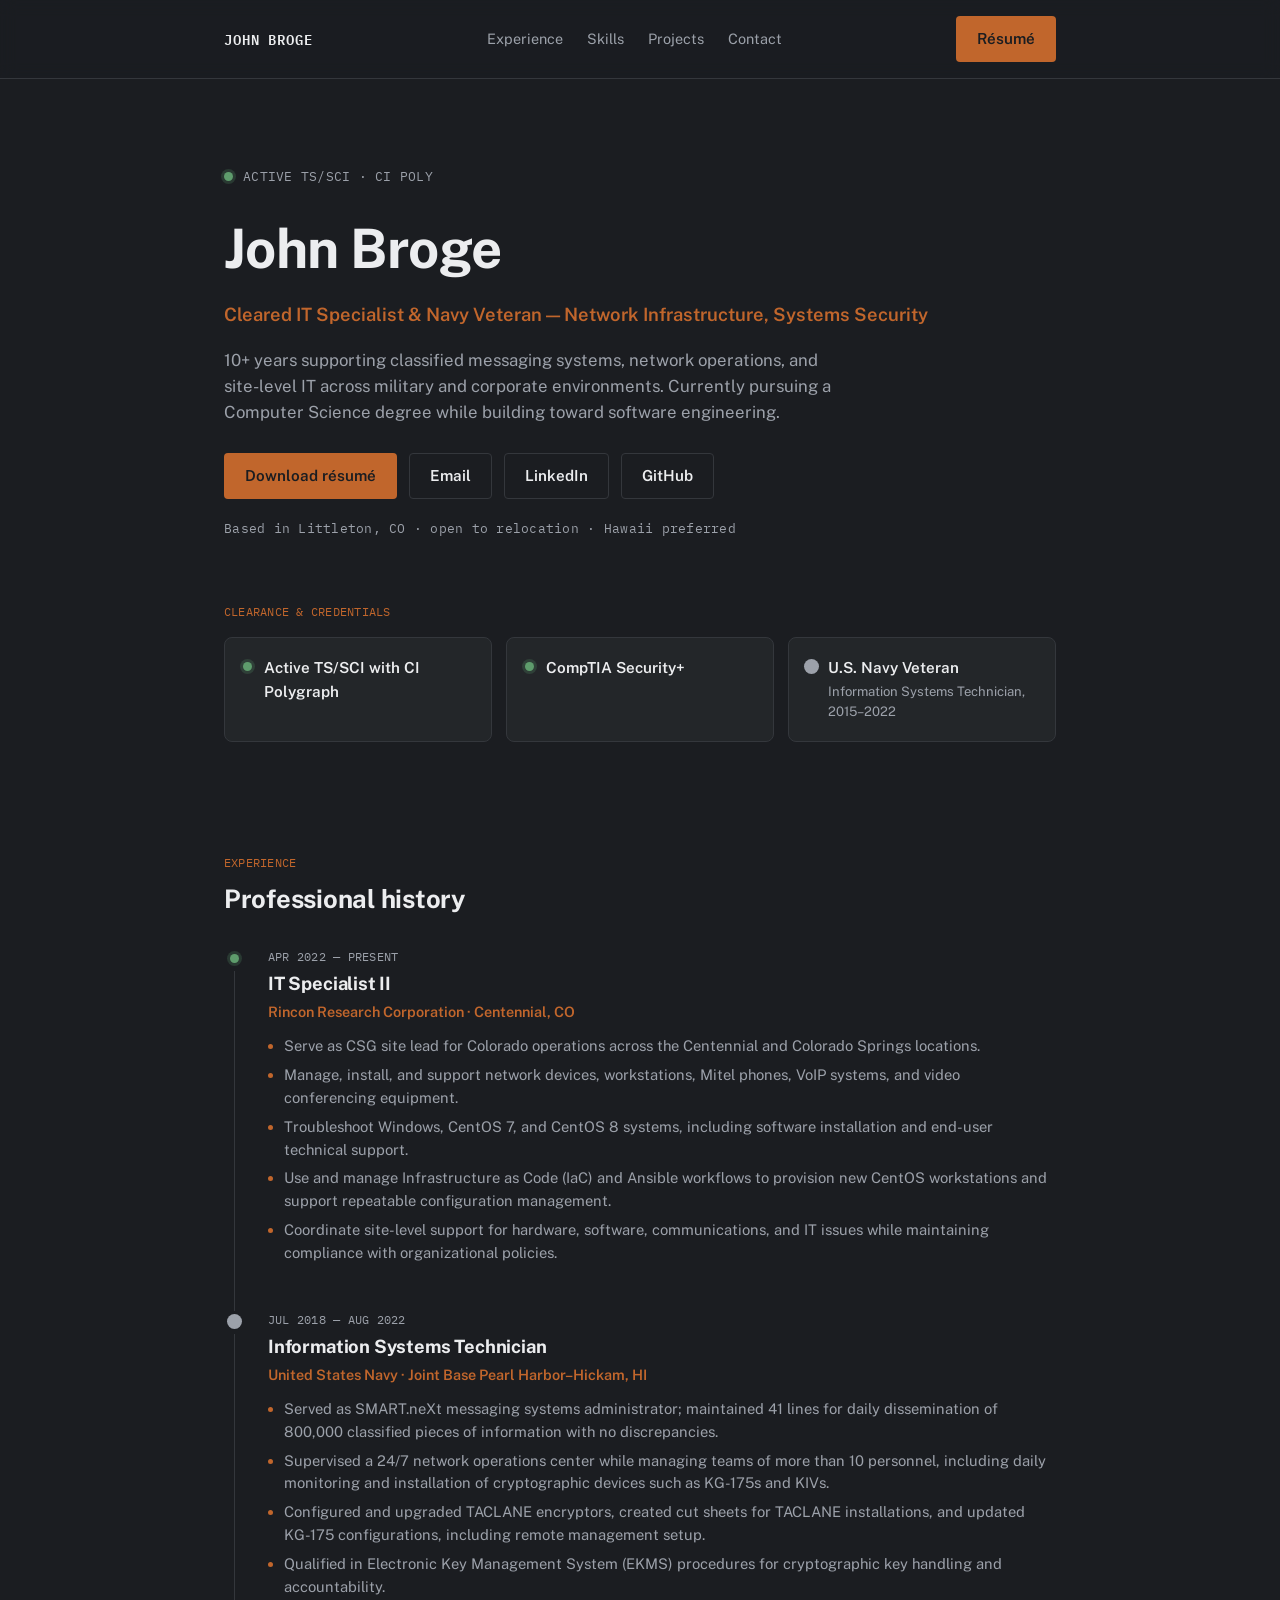
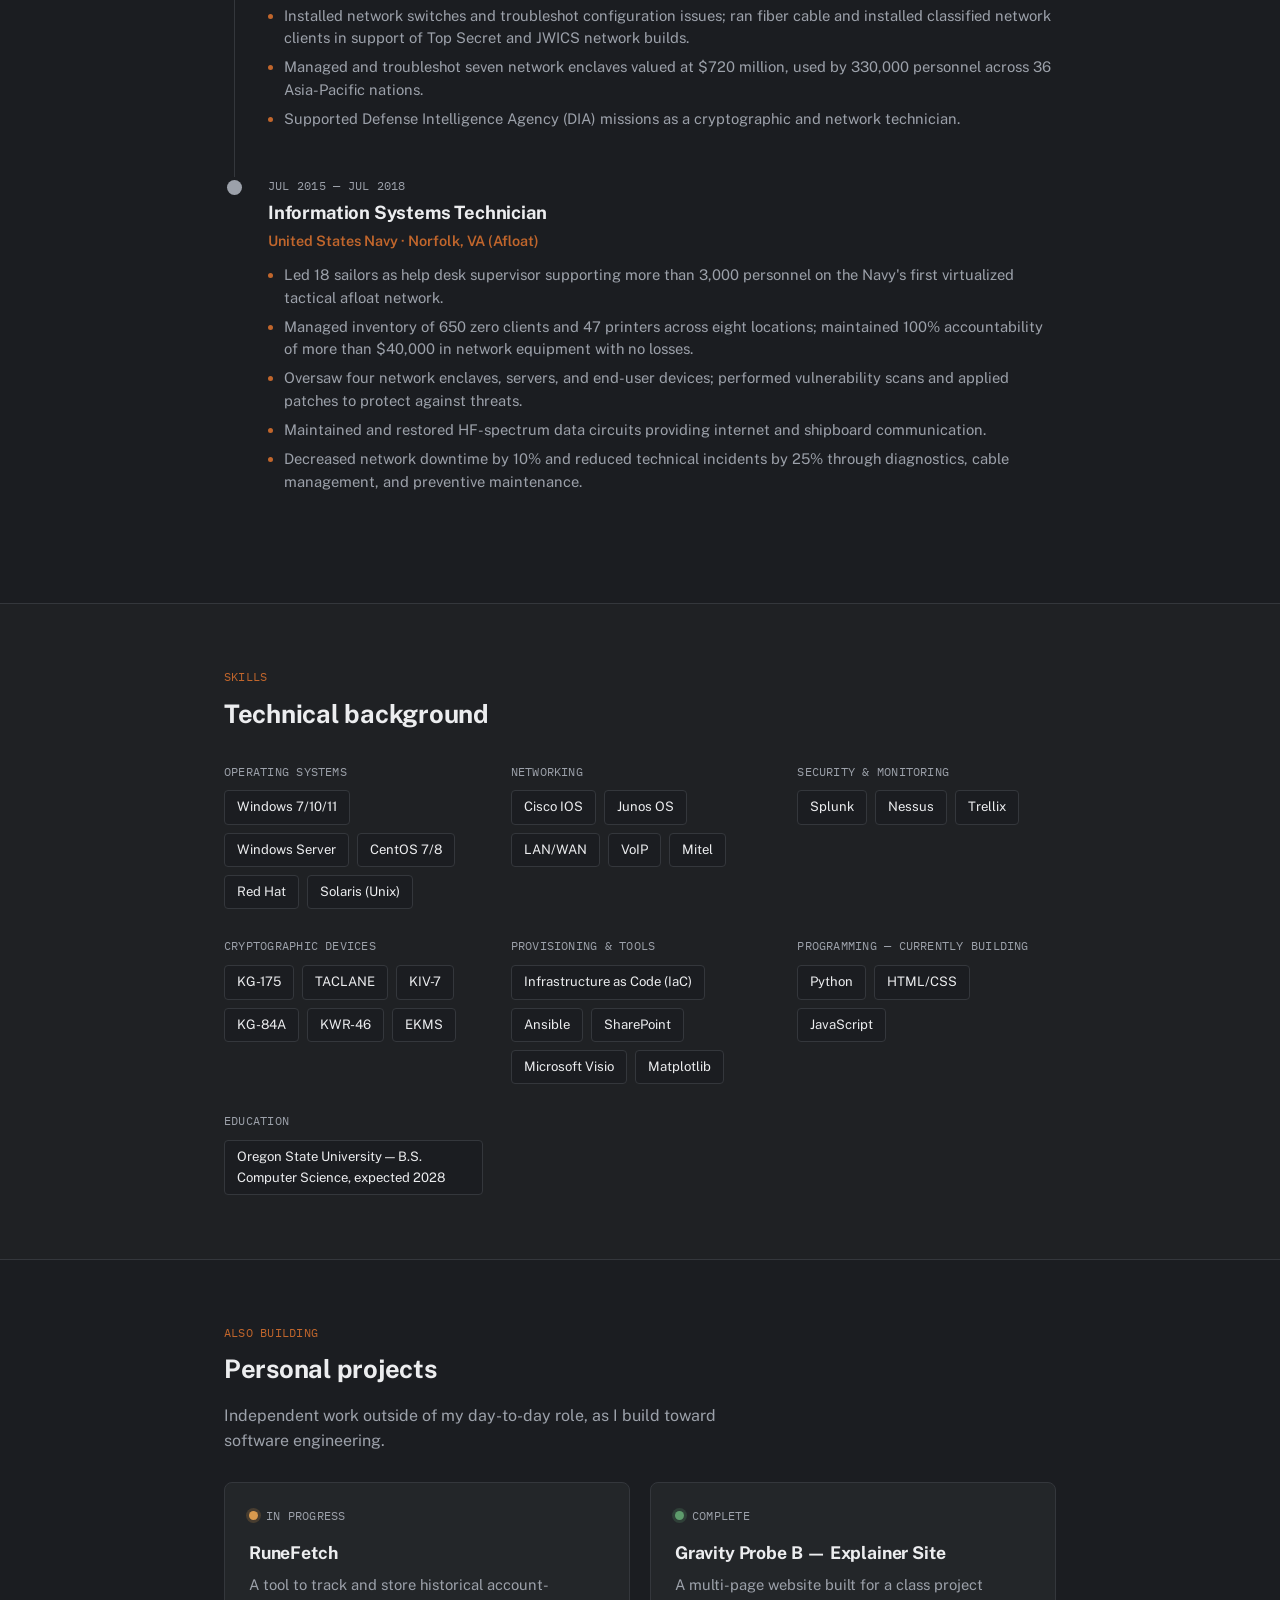
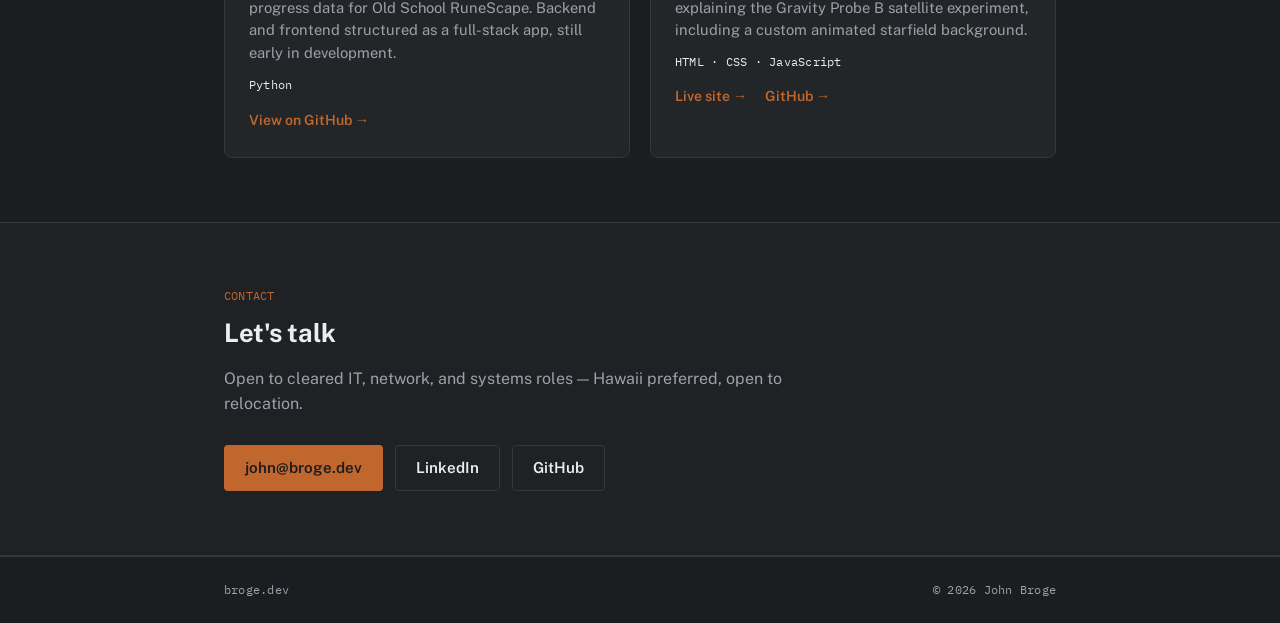
==== index.html @ 39234c8e "Refine job descriptions and add skills section Updated job titles and descriptions for clarity and c" ====
<!DOCTYPE html>
<html lang="en">
<head>
<meta charset="UTF-8">
<meta name="viewport" content="width=device-width, initial-scale=1.0">
<title>John Broge — Cleared IT Specialist &amp; Network Systems</title>
<meta name="description" content="John Broge — Cleared IT Specialist, Navy veteran, and CS student focused on network infrastructure and systems security.">
<link rel="preconnect" href="https://fonts.googleapis.com">
<link rel="preconnect" href="https://fonts.gstatic.com" crossorigin>
<link href="https://fonts.googleapis.com/css2?family=Public+Sans:wght@400;500;600;700;800&family=IBM+Plex+Mono:wght@400;500;600&display=swap" rel="stylesheet">
<link rel="stylesheet" href="style.css">
</head>
<body>

<header class="site-header">
  <div class="wrap header-inner">
    <a href="#top" class="wordmark">JOHN BROGE</a>
    <nav class="main-nav">
      <a href="#experience">Experience</a>
      <a href="#skills">Skills</a>
      <a href="#projects">Projects</a>
      <a href="#contact">Contact</a>
    </nav>
    <a class="btn btn-primary header-cta" href="John_Broge_Resume.pdf" download>Résumé</a>
  </div>
</header>

<main id="top">

  <!-- HERO -->
  <section class="hero">
    <div class="wrap hero-inner">
      <div class="status-line">
        <span class="dot dot-good" aria-hidden="true"></span>
        <span class="mono">ACTIVE TS/SCI &middot; CI POLY</span>
      </div>
      <h1>John Broge</h1>
      <p class="hero-role">Cleared IT Specialist &amp; Navy Veteran — Network Infrastructure, Systems Security</p>
      <p class="hero-summary">10+ years supporting classified messaging systems, network operations, and site-level IT across military and corporate environments. Currently pursuing a Computer Science degree while building toward software engineering.</p>
      <div class="hero-actions">
        <a class="btn btn-primary" href="John_Broge_Resume.pdf" download>Download résumé</a>
        <a class="btn btn-ghost" href="mailto:johnbroge@gmail.com">Email</a>
        <a class="btn btn-ghost" href="https://linkedin.com/in/john-broge-1098a41ba" target="_blank" rel="noopener">LinkedIn</a>
        <a class="btn btn-ghost" href="https://github.com/Th3N0torious" target="_blank" rel="noopener">GitHub</a>
      </div>
      <p class="hero-location mono">Based in Littleton, CO &middot; open to relocation &middot; Hawaii preferred</p>
    </div>
  </section>

  <!-- CLEARANCE & CREDENTIALS -->
  <section class="section credentials">
    <div class="wrap">
      <p class="eyebrow mono">Clearance &amp; Credentials</p>
      <div class="credential-grid">
        <div class="credential-card">
          <span class="dot dot-good" aria-hidden="true"></span>
          <div>
            <p class="credential-title">Active TS/SCI with CI Polygraph</p>
          </div>
        </div>
        <div class="credential-card">
          <span class="dot dot-good" aria-hidden="true"></span>
          <div>
            <p class="credential-title">CompTIA Security+</p>
          </div>
        </div>
        <div class="credential-card">
          <span class="dot dot-idle" aria-hidden="true"></span>
          <div>
            <p class="credential-title">U.S. Navy Veteran</p>
            <p class="credential-sub">Information Systems Technician, 2015–2022</p>
          </div>
        </div>
      </div>
    </div>
  </section>

  <!-- EXPERIENCE -->
  <section class="section" id="experience">
    <div class="wrap">
      <p class="eyebrow mono">Experience</p>
      <h2>Professional history</h2>

      <div class="timeline">

        <article class="timeline-entry">
          <div class="timeline-rail">
            <span class="dot dot-good"></span>
            <span class="rail-line"></span>
          </div>
          <div class="timeline-content">
            <p class="mono timeline-date">APR 2022 — PRESENT</p>
            <h3>IT Specialist II</h3>
            <p class="timeline-org">Rincon Research Corporation &middot; Centennial, CO</p>
            <ul>
              <li>Serve as CSG site lead for Colorado operations across the Centennial and Colorado Springs locations.</li>
              <li>Manage, install, and support network devices, workstations, Mitel phones, VoIP systems, and video conferencing equipment.</li>
              <li>Troubleshoot Windows, CentOS 7, and CentOS 8 systems, including software installation and end-user technical support.</li>
              <li>Use and manage Infrastructure as Code (IaC) and Ansible workflows to provision new CentOS workstations and support repeatable configuration management.</li>
              <li>Coordinate site-level support for hardware, software, communications, and IT issues while maintaining compliance with organizational policies.</li>
            </ul>
          </div>
        </article>

        <article class="timeline-entry">
          <div class="timeline-rail">
            <span class="dot dot-idle"></span>
            <span class="rail-line"></span>
          </div>
          <div class="timeline-content">
            <p class="mono timeline-date">JUL 2018 — AUG 2022</p>
            <h3>Information Systems Technician</h3>
            <p class="timeline-org">United States Navy &middot; Joint Base Pearl Harbor–Hickam, HI</p>
            <ul>
              <li>Served as SMART.neXt messaging systems administrator; maintained 41 lines for daily dissemination of 800,000 classified pieces of information with no discrepancies.</li>
              <li>Supervised a 24/7 network operations center while managing teams of more than 10 personnel, including daily monitoring and installation of cryptographic devices such as KG-175s and KIVs.</li>
              <li>Configured and upgraded TACLANE encryptors, created cut sheets for TACLANE installations, and updated KG-175 configurations, including remote management setup.</li>
              <li>Qualified in Electronic Key Management System (EKMS) procedures for cryptographic key handling and accountability.</li>
              <li>Installed network switches and troubleshot configuration issues; ran fiber cable and installed classified network clients in support of Top Secret and JWICS network builds.</li>
              <li>Managed and troubleshot seven network enclaves valued at $720 million, used by 330,000 personnel across 36 Asia-Pacific nations.</li>
              <li>Supported Defense Intelligence Agency (DIA) missions as a cryptographic and network technician.</li>
            </ul>
          </div>
        </article>

        <article class="timeline-entry">
          <div class="timeline-rail">
            <span class="dot dot-idle"></span>
          </div>
          <div class="timeline-content">
            <p class="mono timeline-date">JUL 2015 — JUL 2018</p>
            <h3>Information Systems Technician</h3>
            <p class="timeline-org">United States Navy &middot; Norfolk, VA (Afloat)</p>
            <ul>
              <li>Led 18 sailors as help desk supervisor supporting more than 3,000 personnel on the Navy's first virtualized tactical afloat network.</li>
              <li>Managed inventory of 650 zero clients and 47 printers across eight locations; maintained 100% accountability of more than $40,000 in network equipment with no losses.</li>
              <li>Oversaw four network enclaves, servers, and end-user devices; performed vulnerability scans and applied patches to protect against threats.</li>
              <li>Maintained and restored HF-spectrum data circuits providing internet and shipboard communication.</li>
              <li>Decreased network downtime by 10% and reduced technical incidents by 25% through diagnostics, cable management, and preventive maintenance.</li>
            </ul>
          </div>
        </article>

      </div>
    </div>
  </section>

  <!-- SKILLS -->
  <section class="section alt" id="skills">
    <div class="wrap">
      <p class="eyebrow mono">Skills</p>
      <h2>Technical background</h2>

      <div class="skills-grid">
        <div class="skill-group">
          <p class="mono skill-label">Operating Systems</p>
          <div class="chips">
            <span class="chip">Windows 7/10/11</span>
            <span class="chip">Windows Server</span>
            <span class="chip">CentOS 7/8</span>
            <span class="chip">Red Hat</span>
            <span class="chip">Solaris (Unix)</span>
          </div>
        </div>
        <div class="skill-group">
          <p class="mono skill-label">Networking</p>
          <div class="chips">
            <span class="chip">Cisco IOS</span>
            <span class="chip">Junos OS</span>
            <span class="chip">LAN/WAN</span>
            <span class="chip">VoIP</span>
            <span class="chip">Mitel</span>
          </div>
        </div>
        <div class="skill-group">
          <p class="mono skill-label">Security &amp; Monitoring</p>
          <div class="chips">
            <span class="chip">Splunk</span>
            <span class="chip">Nessus</span>
            <span class="chip">Trellix</span>
          </div>
        </div>
        <div class="skill-group">
          <p class="mono skill-label">Cryptographic Devices</p>
          <div class="chips">
            <span class="chip">KG-175</span>
            <span class="chip">TACLANE</span>
            <span class="chip">KIV-7</span>
            <span class="chip">KG-84A</span>
            <span class="chip">KWR-46</span>
            <span class="chip">EKMS</span>
          </div>
        </div>
        <div class="skill-group">
          <p class="mono skill-label">Provisioning &amp; Tools</p>
          <div class="chips">
            <span class="chip">Infrastructure as Code (IaC)</span>
            <span class="chip">Ansible</span>
            <span class="chip">SharePoint</span>
            <span class="chip">Microsoft Visio</span>
            <span class="chip">Matplotlib</span>
          </div>
        </div>
        <div class="skill-group">
          <p class="mono skill-label">Programming — currently building</p>
          <div class="chips">
            <span class="chip">Python</span>
            <span class="chip">HTML/CSS</span>
            <span class="chip">JavaScript</span>
          </div>
        </div>
        <div class="skill-group">
          <p class="mono skill-label">Education</p>
          <div class="chips">
            <span class="chip">Oregon State University — B.S. Computer Science, expected 2028</span>
          </div>
        </div>
      </div>
    </div>
  </section>

  <!-- PROJECTS -->
  <section class="section" id="projects">
    <div class="wrap">
      <p class="eyebrow mono">Also building</p>
      <h2>Personal projects</h2>
      <p class="section-note">Independent work outside of my day-to-day role, as I build toward software engineering.</p>

      <div class="project-grid">

        <article class="project-card">
          <div class="project-status">
            <span class="dot dot-progress"></span>
            <span class="mono">IN PROGRESS</span>
          </div>
          <h3>RuneFetch</h3>
          <p>A tool to track and store historical account-progress data for Old School RuneScape. Backend and frontend structured as a full-stack app, still early in development.</p>
          <p class="mono project-stack">Python</p>
          <a class="project-link" href="https://github.com/Th3N0torious/RuneFetch" target="_blank" rel="noopener">View on GitHub &rarr;</a>
        </article>

        <article class="project-card">
          <div class="project-status">
            <span class="dot dot-good"></span>
            <span class="mono">COMPLETE</span>
          </div>
          <h3>Gravity Probe B — Explainer Site</h3>
          <p>A multi-page website built for a class project explaining the Gravity Probe B satellite experiment, including a custom animated starfield background.</p>
          <p class="mono project-stack">HTML &middot; CSS &middot; JavaScript</p>
          <div class="project-links">
            <a class="project-link" href="/projects/gravity-probe-b/" target="_blank" rel="noopener">Live site &rarr;</a>
            <a class="project-link" href="https://github.com/Th3N0torious/GravityProbeDev" target="_blank" rel="noopener">GitHub &rarr;</a>
          </div>
        </article>

      </div>
    </div>
  </section>

  <!-- CONTACT -->
  <section class="section alt" id="contact">
    <div class="wrap contact-inner">
      <p class="eyebrow mono">Contact</p>
      <h2>Let's talk</h2>
      <p class="section-note">Open to cleared IT, network, and systems roles — Hawaii preferred, open to relocation.</p>
      <div class="hero-actions">
        <a class="btn btn-primary" href="mailto:john@broge.dev">john@broge.dev</a>
        <a class="btn btn-ghost" href="https://linkedin.com/in/john-broge-1098a41ba" target="_blank" rel="noopener">LinkedIn</a>
        <a class="btn btn-ghost" href="https://github.com/Th3N0torious" target="_blank" rel="noopener">GitHub</a>
      </div>
    </div>
  </section>

</main>

<footer class="site-footer">
  <div class="wrap footer-inner">
    <span class="mono">broge.dev</span>
    <span class="mono">&copy; 2026 John Broge</span>
  </div>
</footer>
  
</body>
</html>
---- style.css ----
:root {
  --bg: #1B1D21; /* Background */
  --surface: #232629; /* Individual Card Backgrounds */
  --surface-alt: #1F2124; 
  --ink: #ECEDEF; /* Primary Text Color */
  --ink-muted: #9CA1AA; /* Secondary Text Color */
  --border: #34373C; /* Border Lines */
  --accent: #C1662C; /* Orange Accent Color */
  --accent-soft: rgba(193, 102, 44, 0.22); /* Softer Orange Accent Color */
  --amber: #D99A4E; /* Secondary Accent (Light Goldish) */
  --amber-soft: rgba(217, 154, 78, 0.2); /* Lighter Secondary Accent */

  --status-good: #5E9C6C; /* Status dots only — independent of --accent */
  --status-good-soft: rgba(94, 156, 108, 0.22);
  --status-progress: #D99A4E; /* Status dots only */
  --status-progress-soft: rgba(217, 154, 78, 0.2);
  --status-complete: #6E8CAE; /* Status dots only — 'finished', distinct from 'ongoing' */
  --status-complete-soft: rgba(110, 140, 174, 0.22);

  --font-display: "Public Sans", -apple-system, BlinkMacSystemFont, sans-serif;
  --font-mono: "IBM Plex Mono", ui-monospace, monospace;

  --max: 880px;
}

* { box-sizing: border-box; margin: 0; padding: 0; }

html { scroll-behavior: smooth; }

body {
  font-family: var(--font-display);
  background: var(--bg);
  color: var(--ink);
  line-height: 1.55;
  -webkit-font-smoothing: antialiased;
}

.wrap {
  max-width: var(--max);
  margin: 0 auto;
  padding: 0 24px;
}

a { color: inherit; text-decoration: none; }
a:focus-visible, button:focus-visible { outline: 2px solid var(--accent); outline-offset: 2px; }

.mono { font-family: var(--font-mono); letter-spacing: 0.02em; }

h1, h2, h3 { font-family: var(--font-display); font-weight: 700; letter-spacing: -0.01em; }

ul { padding-left: 1.1em; }
li { margin-bottom: 6px; color: var(--ink-muted); }
li::marker { color: var(--accent); }

/* ---------- header ---------- */

.site-header {
  position: sticky;
  top: 0;
  z-index: 10;
  background: rgba(27, 29, 33, 0.85);
  backdrop-filter: blur(8px);
  border-bottom: 1px solid var(--border);
}

.header-inner {
  display: flex;
  align-items: center;
  justify-content: space-between;
  padding-top: 16px;
  padding-bottom: 16px;
  gap: 16px;
}

.wordmark {
  font-family: var(--font-mono);
  font-weight: 600;
  font-size: 0.9rem;
  letter-spacing: 0.06em;
}

.main-nav {
  display: flex;
  gap: 24px;
  font-size: 0.9rem;
  color: var(--ink-muted);
}

.main-nav a:hover { color: var(--ink); }

.header-cta { font-size: 0.85rem; padding: 8px 16px; }

/* ---------- buttons ---------- */

.btn {
  display: inline-flex;
  align-items: center;
  padding: 10px 20px;
  border-radius: 4px;
  font-size: 0.95rem;
  font-weight: 600;
  border: 1px solid transparent;
  transition: background 0.15s ease, border-color 0.15s ease, color 0.15s ease;
}

.btn-primary {
  background: var(--accent);
  color: #1B1D21;
}
.btn-primary:hover { background: #D67A3C; }

.btn-ghost {
  border-color: var(--border);
  color: var(--ink);
  background: transparent;
}
.btn-ghost:hover { border-color: var(--accent); color: var(--accent); }

.hero-actions {
  display: flex;
  flex-wrap: wrap;
  gap: 12px;
  margin-top: 28px;
}

/* ---------- status dots ---------- */

.dot {
  display: inline-block;
  width: 9px;
  height: 9px;
  border-radius: 50%;
  flex-shrink: 0;
}
.dot-good { background: var(--status-good); color: var(--status-good); box-shadow: 0 0 0 3px var(--status-good-soft); animation: pulse-glow 2s ease-in-out infinite; }
.dot-progress { background: var(--status-progress); color: var(--status-progress); box-shadow: 0 0 0 3px var(--status-progress-soft); animation: pulse-glow 2s ease-in-out infinite; }
.dot-complete { background: var(--status-complete); color: var(--status-complete); box-shadow: 0 0 0 3px var(--status-complete-soft); animation: pulse-glow 2s ease-in-out infinite; }
.dot-idle { background: var(--ink-muted); color: var(--ink-muted); box-shadow: 0 0 0 3px var(--ink-muted); animation: pulse-glow 2s ease-in-out infinite; }

@keyframes pulse-glow {
  0%, 100% {
    box-shadow: 0 0 2px 1px currentColor;
  }
  50% {
    box-shadow: 0 0 6px 2px currentColor;
  }
}

.status-line {
  display: flex;
  align-items: center;
  gap: 10px;
  font-size: 0.8rem;
  color: var(--ink-muted);
  margin-bottom: 20px;
}

/* ---------- hero ---------- */

.hero { padding: 88px 0 64px; }

.hero h1 {
  font-size: clamp(2.4rem, 5vw, 3.4rem);
  margin-bottom: 10px;
}

.hero-role {
  font-size: 1.15rem;
  font-weight: 600;
  color: var(--accent);
  margin-bottom: 18px;
}

.hero-summary {
  max-width: 620px;
  color: var(--ink-muted);
  font-size: 1.05rem;
}

.hero-location {
  margin-top: 20px;
  font-size: 0.8rem;
  color: var(--ink-muted);
}

/* ---------- sections ---------- */

.section { padding: 64px 0; }
.section.alt { background: var(--surface-alt); border-top: 1px solid var(--border); border-bottom: 1px solid var(--border); }

.eyebrow {
  font-size: 0.75rem;
  color: var(--accent);
  text-transform: uppercase;
  margin-bottom: 8px;
}

.section h2 { font-size: 1.6rem; margin-bottom: 28px; }

.section-note { color: var(--ink-muted); margin-top: -14px; margin-bottom: 28px; max-width: 560px; }

/* ---------- credentials ---------- */

.credentials { padding-top: 0; padding-bottom: 48px; }

.credential-grid {
  display: grid;
  grid-template-columns: repeat(auto-fit, minmax(230px, 1fr));
  gap: 14px;
  margin-top: 16px;
}

.credential-card {
  display: flex;
  align-items: flex-start;
  gap: 12px;
  background: var(--surface);
  border: 1px solid var(--border);
  border-radius: 8px;
  padding: 18px;
  transition: transform 0.2s ease, box-shadow 0.2s ease;
}

.credential-card:hover {
  transform: translateY(-6px);
  box-shadow: 0 12px 20px rgba(193, 102, 44, 0.15);
}

.credential-card .dot { margin-top: 6px; }

.credential-title { font-weight: 600; font-size: 0.95rem; }
.credential-sub { font-size: 0.82rem; color: var(--ink-muted); margin-top: 2px; }

/* ---------- timeline ---------- */

.timeline { display: flex; flex-direction: column; }

.timeline-entry {
  display: grid;
  grid-template-columns: 20px 1fr;
  gap: 24px;
}

.timeline-rail {
  display: flex;
  flex-direction: column;
  align-items: center;
}

.timeline-rail .dot { margin-top: 6px; }

.rail-line {
  flex: 1;
  width: 1px;
  background: var(--border);
  margin-top: 8px;
  min-height: 40px;
}

.timeline-content { padding-bottom: 40px; }

.timeline-date { font-size: 0.75rem; color: var(--ink-muted); margin-bottom: 4px; }

.timeline-content h3 { font-size: 1.15rem; margin-bottom: 2px; }

.timeline-org { color: var(--accent); font-weight: 600; font-size: 0.9rem; margin-bottom: 12px; }

.timeline-content ul { font-size: 0.92rem; }

/* ---------- skills ---------- */

.skills-grid {
  display: grid;
  grid-template-columns: repeat(auto-fit, minmax(240px, 1fr));
  gap: 28px;
}

.skill-label {
  font-size: 0.72rem;
  color: var(--ink-muted);
  text-transform: uppercase;
  margin-bottom: 10px;
}

.chips { display: flex; flex-wrap: wrap; gap: 8px; }

.chip {
  background: var(--bg);
  border: 1px solid var(--border);
  border-radius: 4px;
  padding: 6px 12px;
  font-size: 0.82rem;
  color: var(--ink);
  transition: transform 0.15s ease, border-color 0.15s ease, background 0.15s ease;
}

.chip:hover {
  transform: translateY(-2px);
  border-color: var(--accent);
  background: var(--surface);
  box-shadow: 0 4px 10px rgba(193, 102, 44, 0.3);
}

/* ---------- projects ---------- */

.project-grid {
  display: grid;
  grid-template-columns: repeat(auto-fit, minmax(280px, 1fr));
  gap: 20px;
}

.project-card {
  background: var(--surface);
  border: 1px solid var(--border);
  border-radius: 8px;
  padding: 24px;
  transition: transform 0.2s ease, box-shadow 0.2s ease;
}

.project-card:hover {
  transform: translateY(-6px);
  box-shadow: 0 12px 20px rgba(193, 102, 44, 0.15);
}

.project-status {
  display: flex;
  align-items: center;
  gap: 8px;
  font-size: 0.72rem;
  color: var(--ink-muted);
  margin-bottom: 14px;
}

.project-card h3 { font-size: 1.1rem; margin-bottom: 8px; }
.project-card p { color: var(--ink-muted); font-size: 0.92rem; margin-bottom: 10px; }

.project-stack { color: var(--ink) !important; font-size: 0.78rem !important; margin-bottom: 14px !important; }

.project-links { display: flex; gap: 18px; }

.project-link {
  font-size: 0.88rem;
  font-weight: 600;
  color: var(--accent);
}
.project-link:hover { text-decoration: underline; }

/* ---------- contact ---------- */

.contact-inner { text-align: left; }

/* ---------- footer ---------- */

.site-footer { border-top: 1px solid var(--border); padding: 24px 0; }

.footer-inner {
  display: flex;
  justify-content: space-between;
  font-size: 0.75rem;
  color: var(--ink-muted);
}

/* ---------- responsive ---------- */

@media (max-width: 640px) {
  .main-nav { display: none; }
  .hero { padding: 56px 0 40px; }
  .timeline-entry { grid-template-columns: 14px 1fr; gap: 16px; }
  .credential-grid { grid-template-columns: 1fr; }
}

/* ---------- reduced motion ---------- */

@media (prefers-reduced-motion: reduce) {
  html { scroll-behavior: auto; }
  * { transition: none !important; }
}
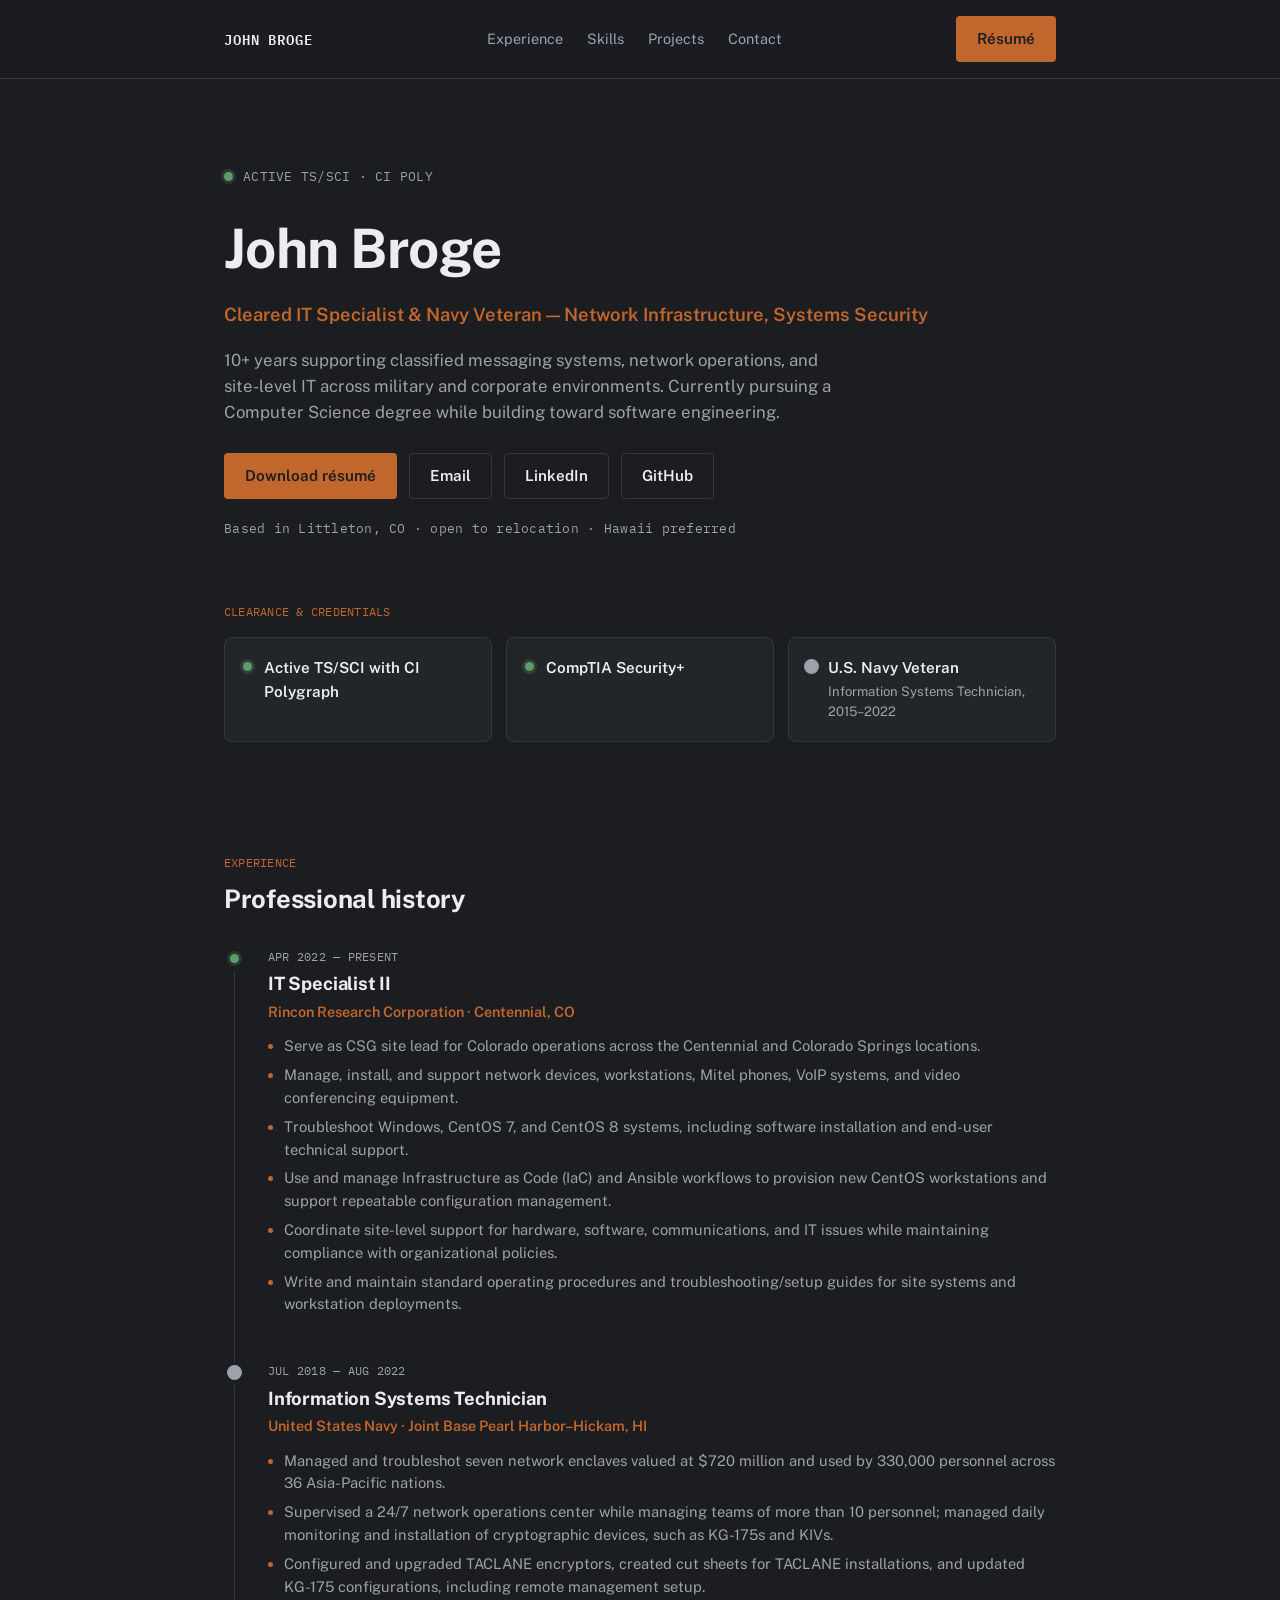
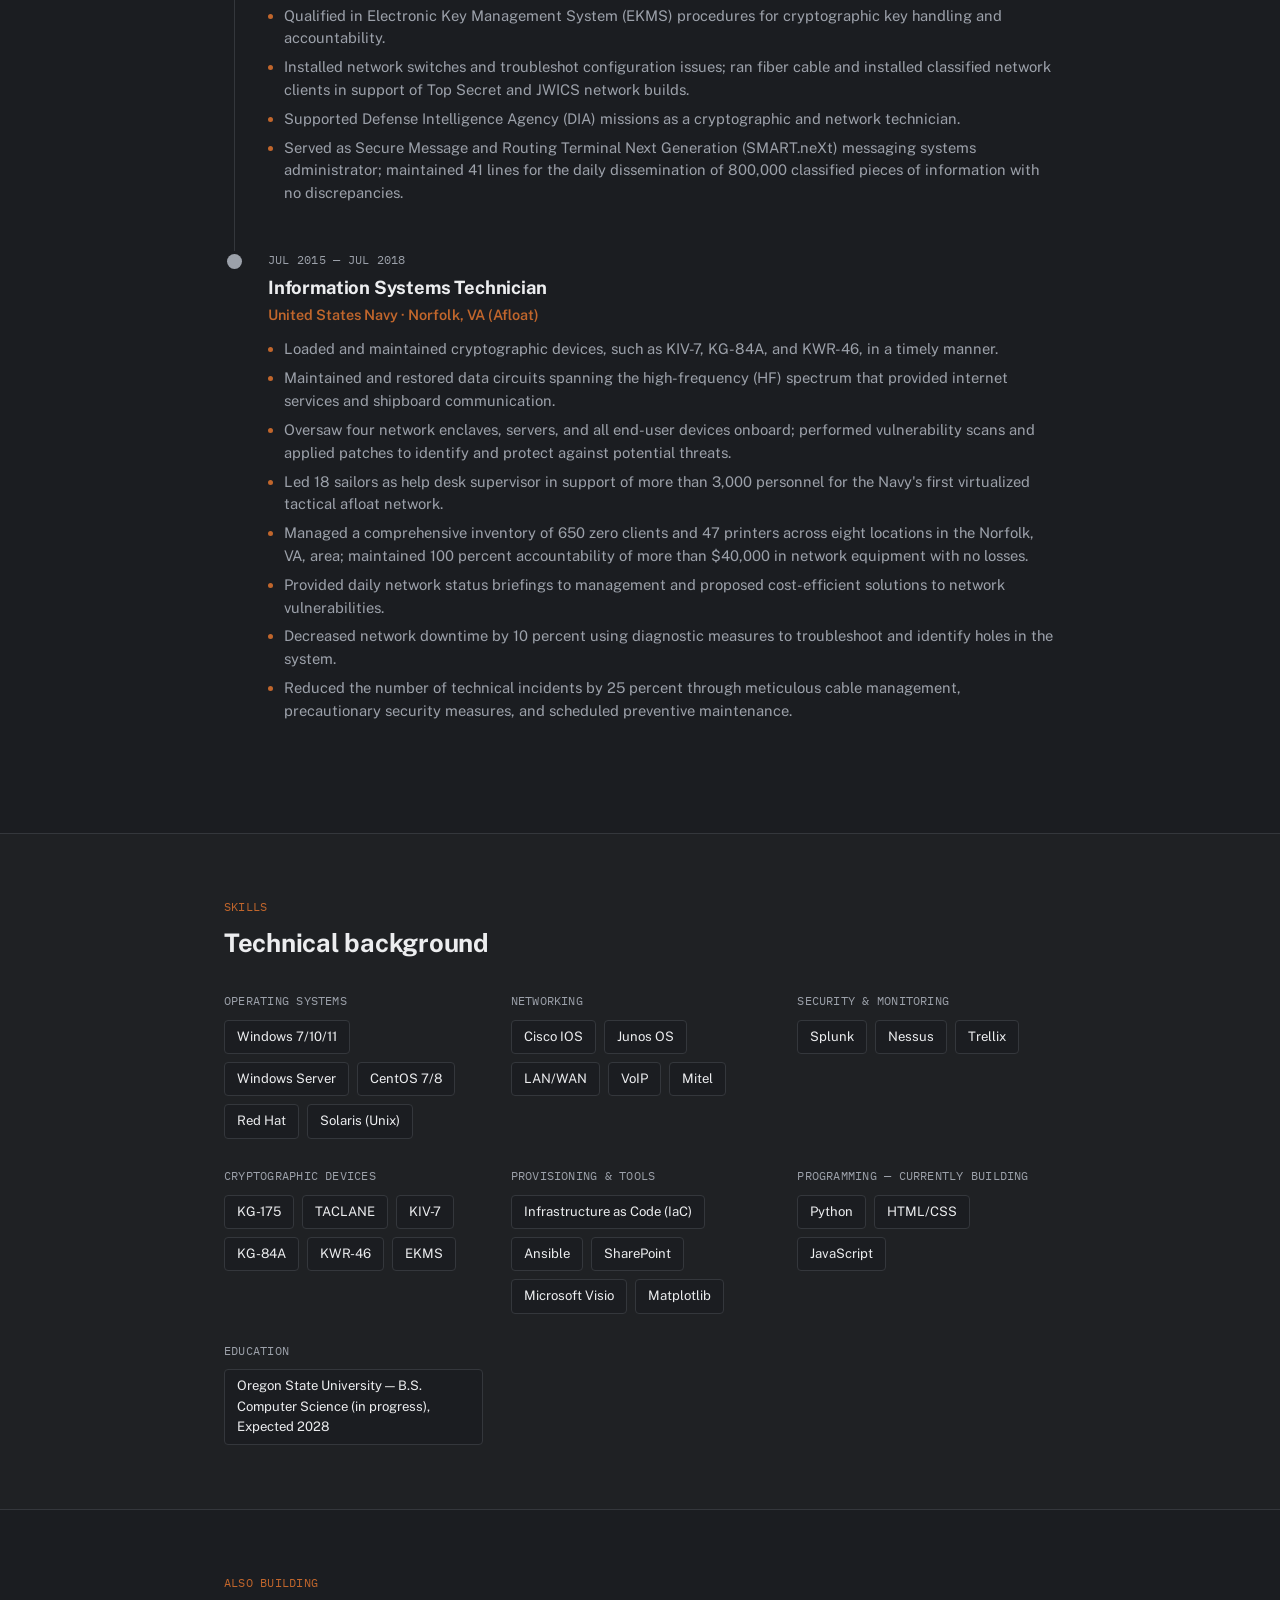
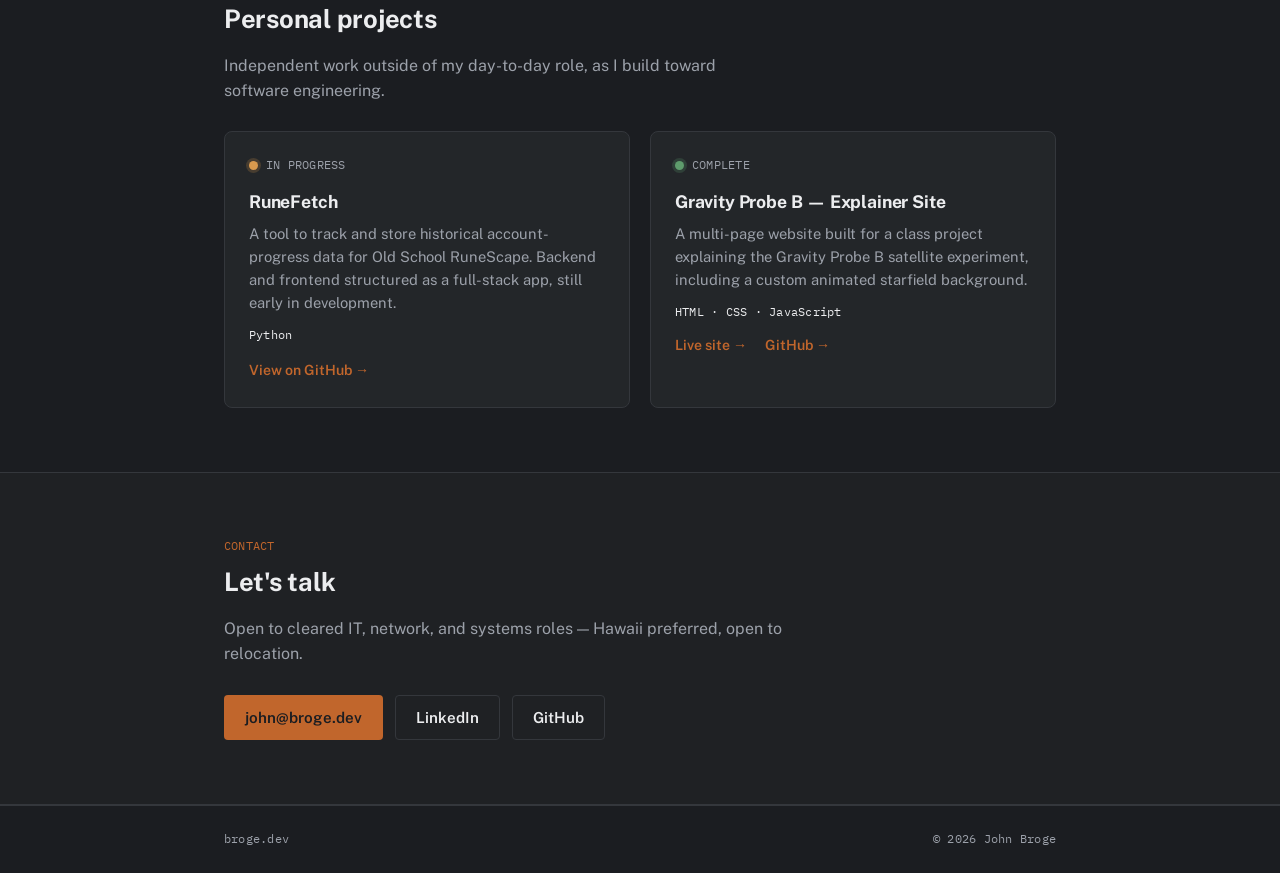
==== commit 61ffb045: "Update job responsibilities and education details" ====
--- a/index.html
+++ b/index.html
@@ -98,6 +98,7 @@
               <li>Troubleshoot Windows, CentOS 7, and CentOS 8 systems, including software installation and end-user technical support.</li>
               <li>Use and manage Infrastructure as Code (IaC) and Ansible workflows to provision new CentOS workstations and support repeatable configuration management.</li>
               <li>Coordinate site-level support for hardware, software, communications, and IT issues while maintaining compliance with organizational policies.</li>
+              <li>Write and maintain standard operating procedures and troubleshooting/setup guides for site systems and workstation deployments.</li>
             </ul>
           </div>
         </article>
@@ -112,13 +113,13 @@
             <h3>Information Systems Technician</h3>
             <p class="timeline-org">United States Navy &middot; Joint Base Pearl Harbor–Hickam, HI</p>
             <ul>
-              <li>Served as SMART.neXt messaging systems administrator; maintained 41 lines for daily dissemination of 800,000 classified pieces of information with no discrepancies.</li>
-              <li>Supervised a 24/7 network operations center while managing teams of more than 10 personnel, including daily monitoring and installation of cryptographic devices such as KG-175s and KIVs.</li>
+              <li>Managed and troubleshot seven network enclaves valued at $720 million and used by 330,000 personnel across 36 Asia-Pacific nations.</li>
+              <li>Supervised a 24/7 network operations center while managing teams of more than 10 personnel; managed daily monitoring and installation of cryptographic devices, such as KG-175s and KIVs.</li>
               <li>Configured and upgraded TACLANE encryptors, created cut sheets for TACLANE installations, and updated KG-175 configurations, including remote management setup.</li>
               <li>Qualified in Electronic Key Management System (EKMS) procedures for cryptographic key handling and accountability.</li>
               <li>Installed network switches and troubleshot configuration issues; ran fiber cable and installed classified network clients in support of Top Secret and JWICS network builds.</li>
-              <li>Managed and troubleshot seven network enclaves valued at $720 million, used by 330,000 personnel across 36 Asia-Pacific nations.</li>
               <li>Supported Defense Intelligence Agency (DIA) missions as a cryptographic and network technician.</li>
+              <li>Served as Secure Message and Routing Terminal Next Generation (SMART.neXt) messaging systems administrator; maintained 41 lines for the daily dissemination of 800,000 classified pieces of information with no discrepancies.</li>
             </ul>
           </div>
         </article>
@@ -132,11 +133,14 @@
             <h3>Information Systems Technician</h3>
             <p class="timeline-org">United States Navy &middot; Norfolk, VA (Afloat)</p>
             <ul>
-              <li>Led 18 sailors as help desk supervisor supporting more than 3,000 personnel on the Navy's first virtualized tactical afloat network.</li>
-              <li>Managed inventory of 650 zero clients and 47 printers across eight locations; maintained 100% accountability of more than $40,000 in network equipment with no losses.</li>
-              <li>Oversaw four network enclaves, servers, and end-user devices; performed vulnerability scans and applied patches to protect against threats.</li>
-              <li>Maintained and restored HF-spectrum data circuits providing internet and shipboard communication.</li>
-              <li>Decreased network downtime by 10% and reduced technical incidents by 25% through diagnostics, cable management, and preventive maintenance.</li>
+              <li>Loaded and maintained cryptographic devices, such as KIV-7, KG-84A, and KWR-46, in a timely manner.</li>
+              <li>Maintained and restored data circuits spanning the high-frequency (HF) spectrum that provided internet services and shipboard communication.</li>
+              <li>Oversaw four network enclaves, servers, and all end-user devices onboard; performed vulnerability scans and applied patches to identify and protect against potential threats.</li>
+              <li>Led 18 sailors as help desk supervisor in support of more than 3,000 personnel for the Navy's first virtualized tactical afloat network.</li>
+              <li>Managed a comprehensive inventory of 650 zero clients and 47 printers across eight locations in the Norfolk, VA, area; maintained 100 percent accountability of more than $40,000 in network equipment with no losses.</li>
+              <li>Provided daily network status briefings to management and proposed cost-efficient solutions to network vulnerabilities.</li>
+              <li>Decreased network downtime by 10 percent using diagnostic measures to troubleshoot and identify holes in the system.</li>
+              <li>Reduced the number of technical incidents by 25 percent through meticulous cable management, precautionary security measures, and scheduled preventive maintenance.</li>
             </ul>
           </div>
         </article>
@@ -212,7 +216,7 @@
         <div class="skill-group">
           <p class="mono skill-label">Education</p>
           <div class="chips">
-            <span class="chip">Oregon State University — B.S. Computer Science, expected 2028</span>
+            <span class="chip">Oregon State University — B.S. Computer Science (in progress), Expected 2028</span>
           </div>
         </div>
       </div>
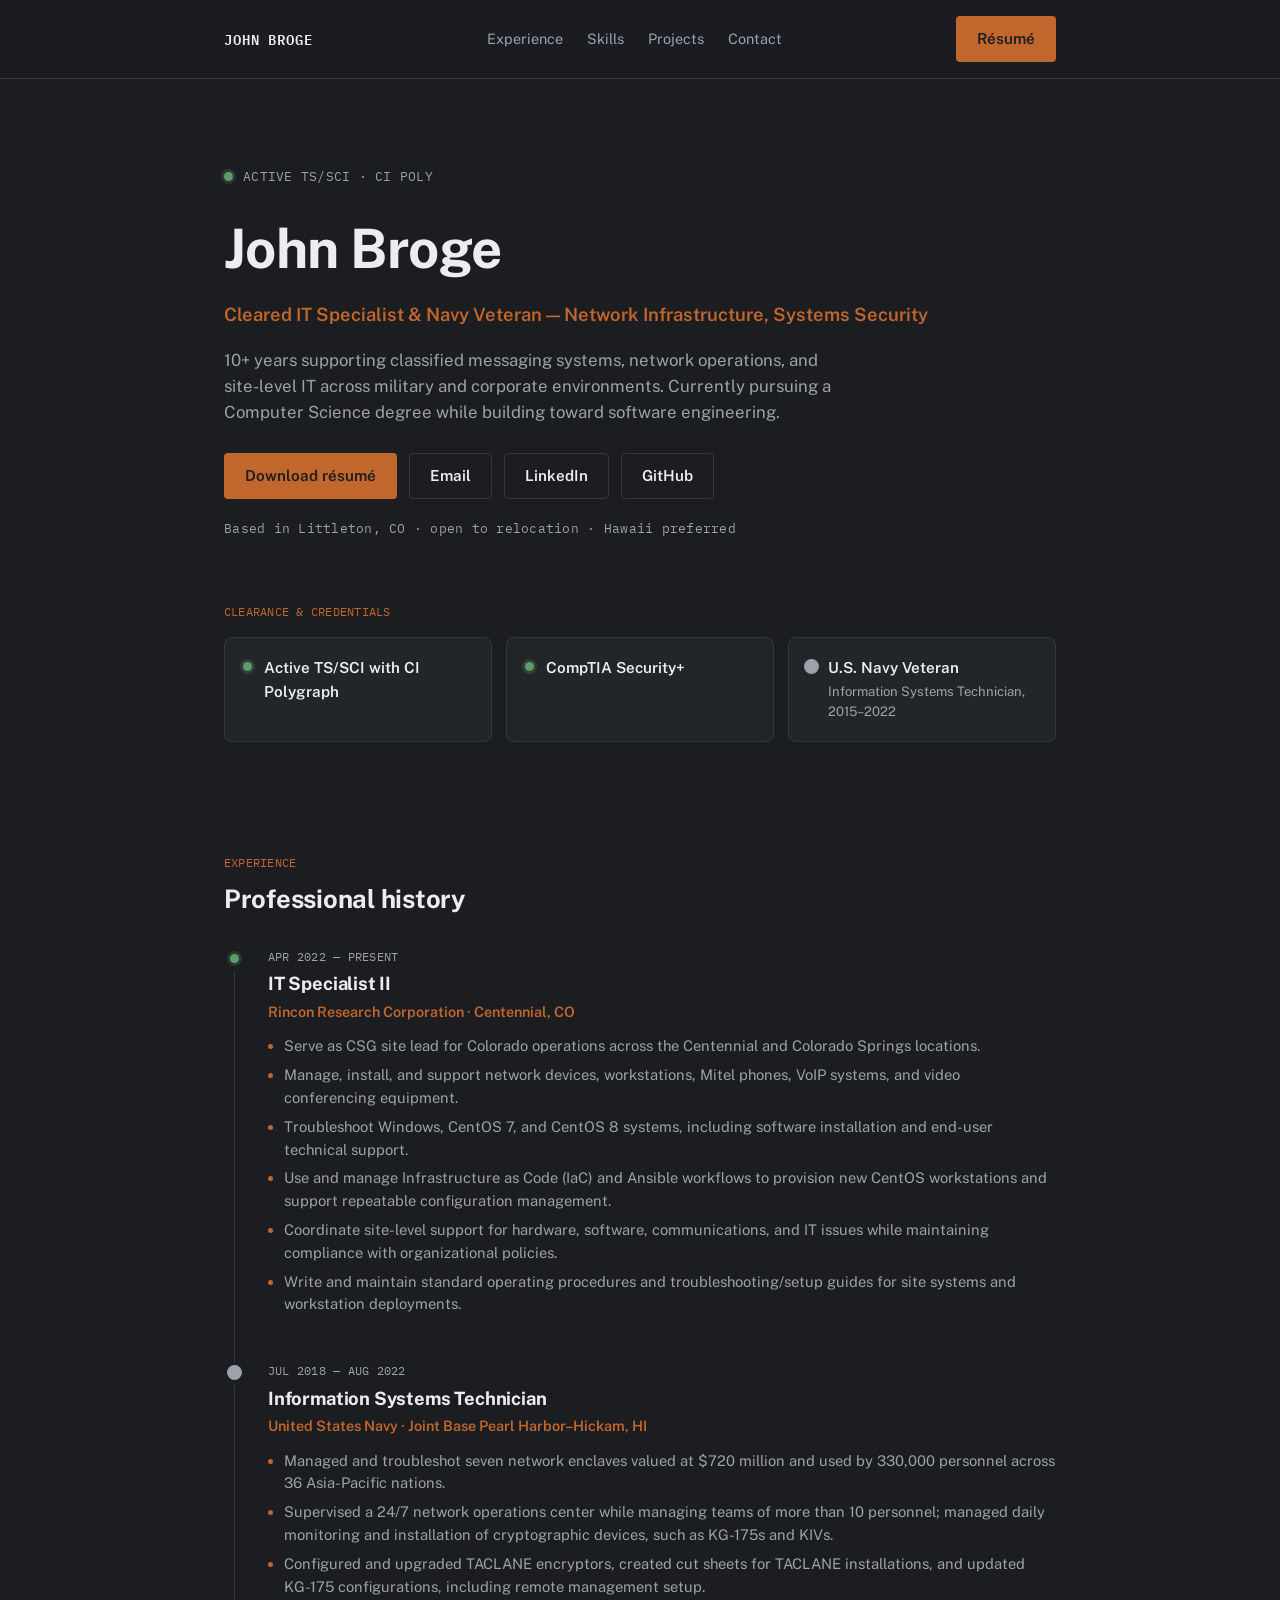
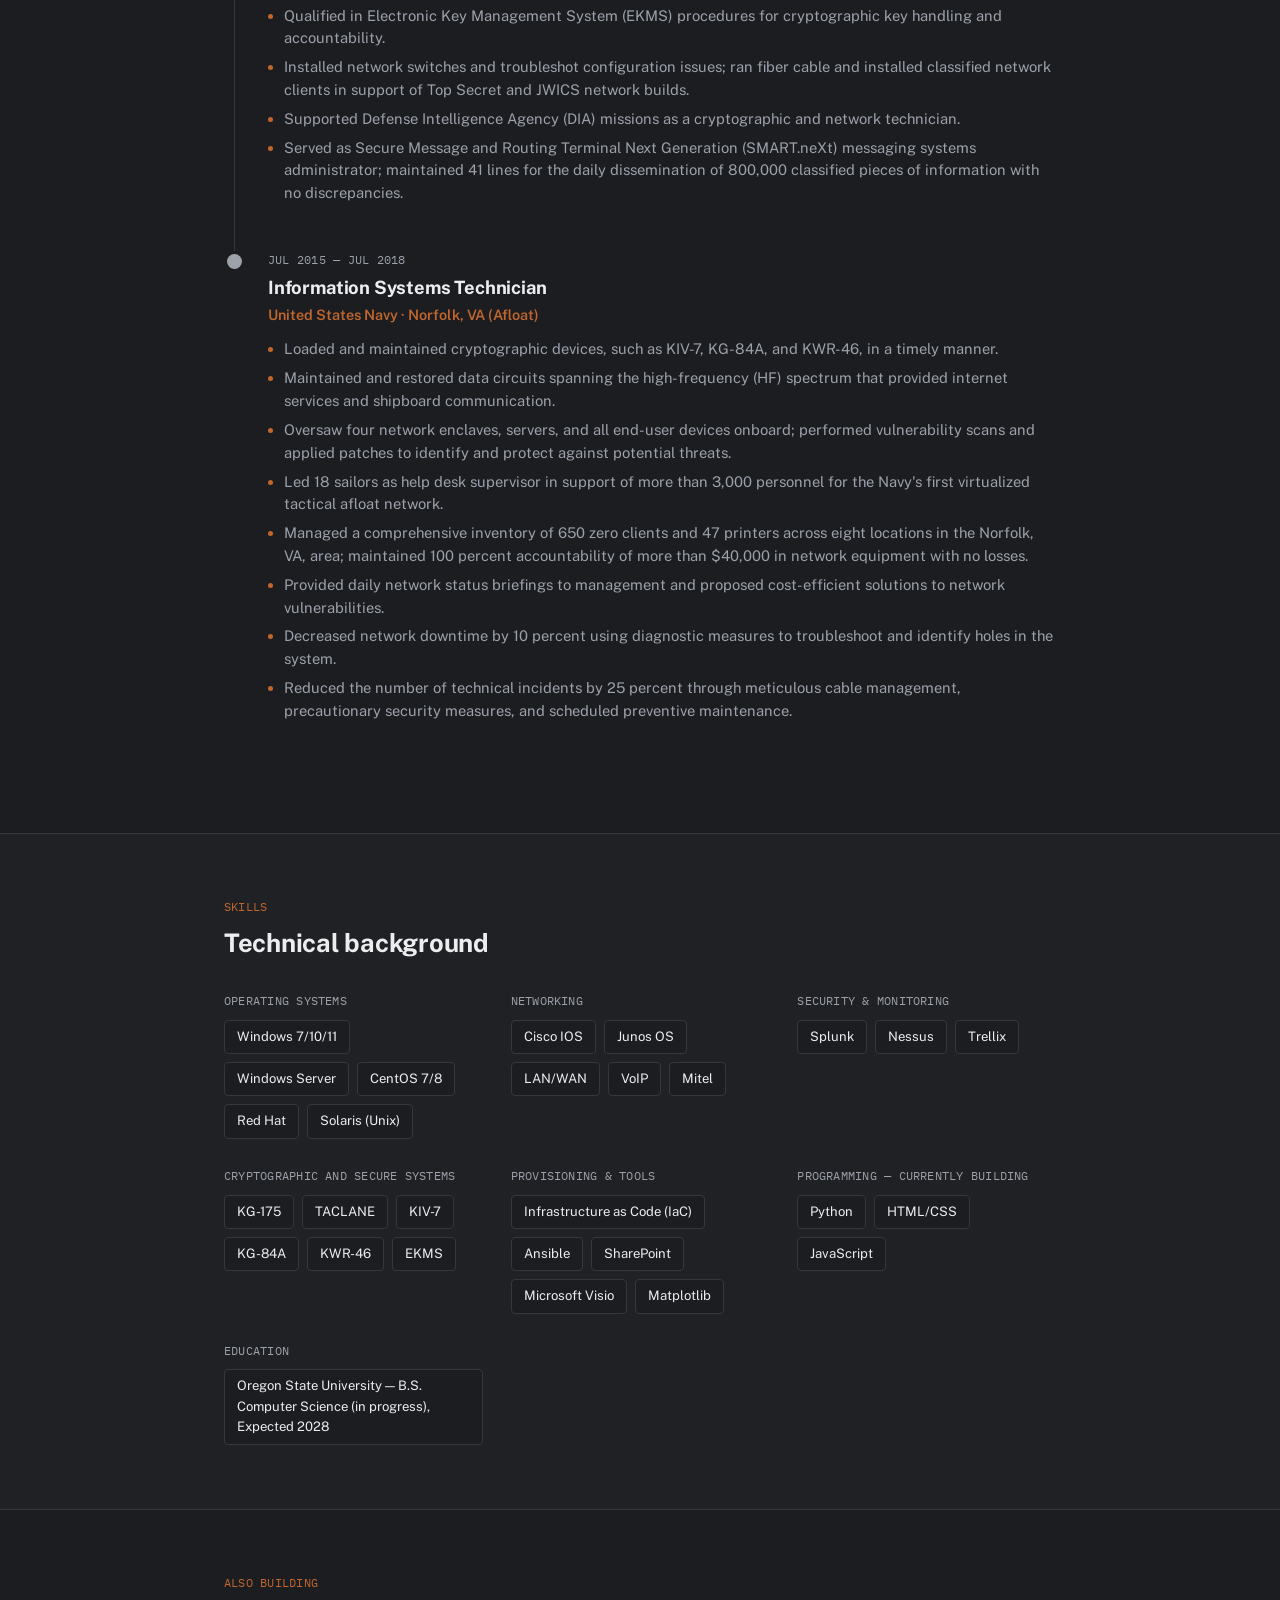
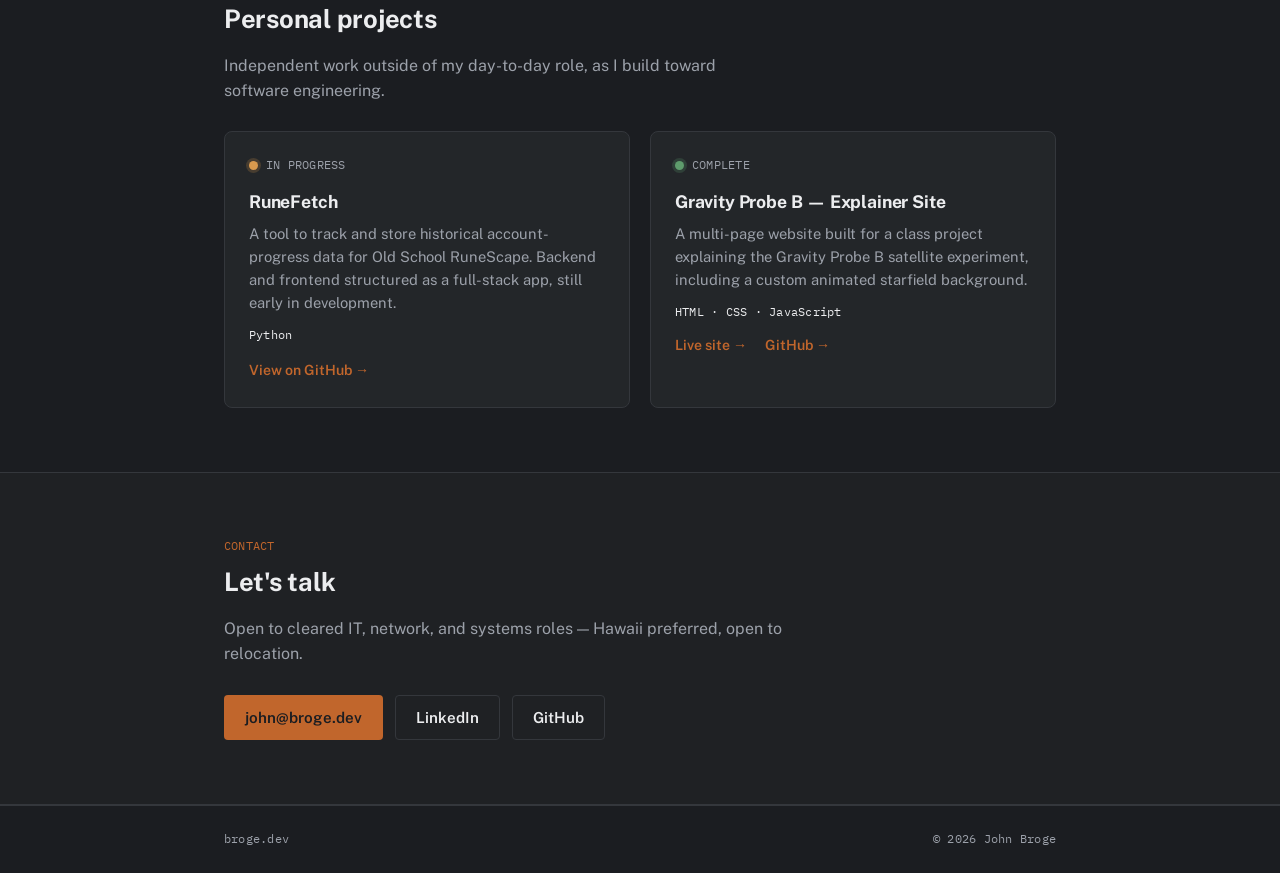
==== commit d3759a35: "Modify skill label and fix missing newline Updated skill label for clarity and added newline at end " ====
--- a/index.html
+++ b/index.html
@@ -185,7 +185,7 @@
           </div>
         </div>
         <div class="skill-group">
-          <p class="mono skill-label">Cryptographic Devices</p>
+          <p class="mono skill-label">Cryptographic and Secure Systems</p>
           <div class="chips">
             <span class="chip">KG-175</span>
             <span class="chip">TACLANE</span>
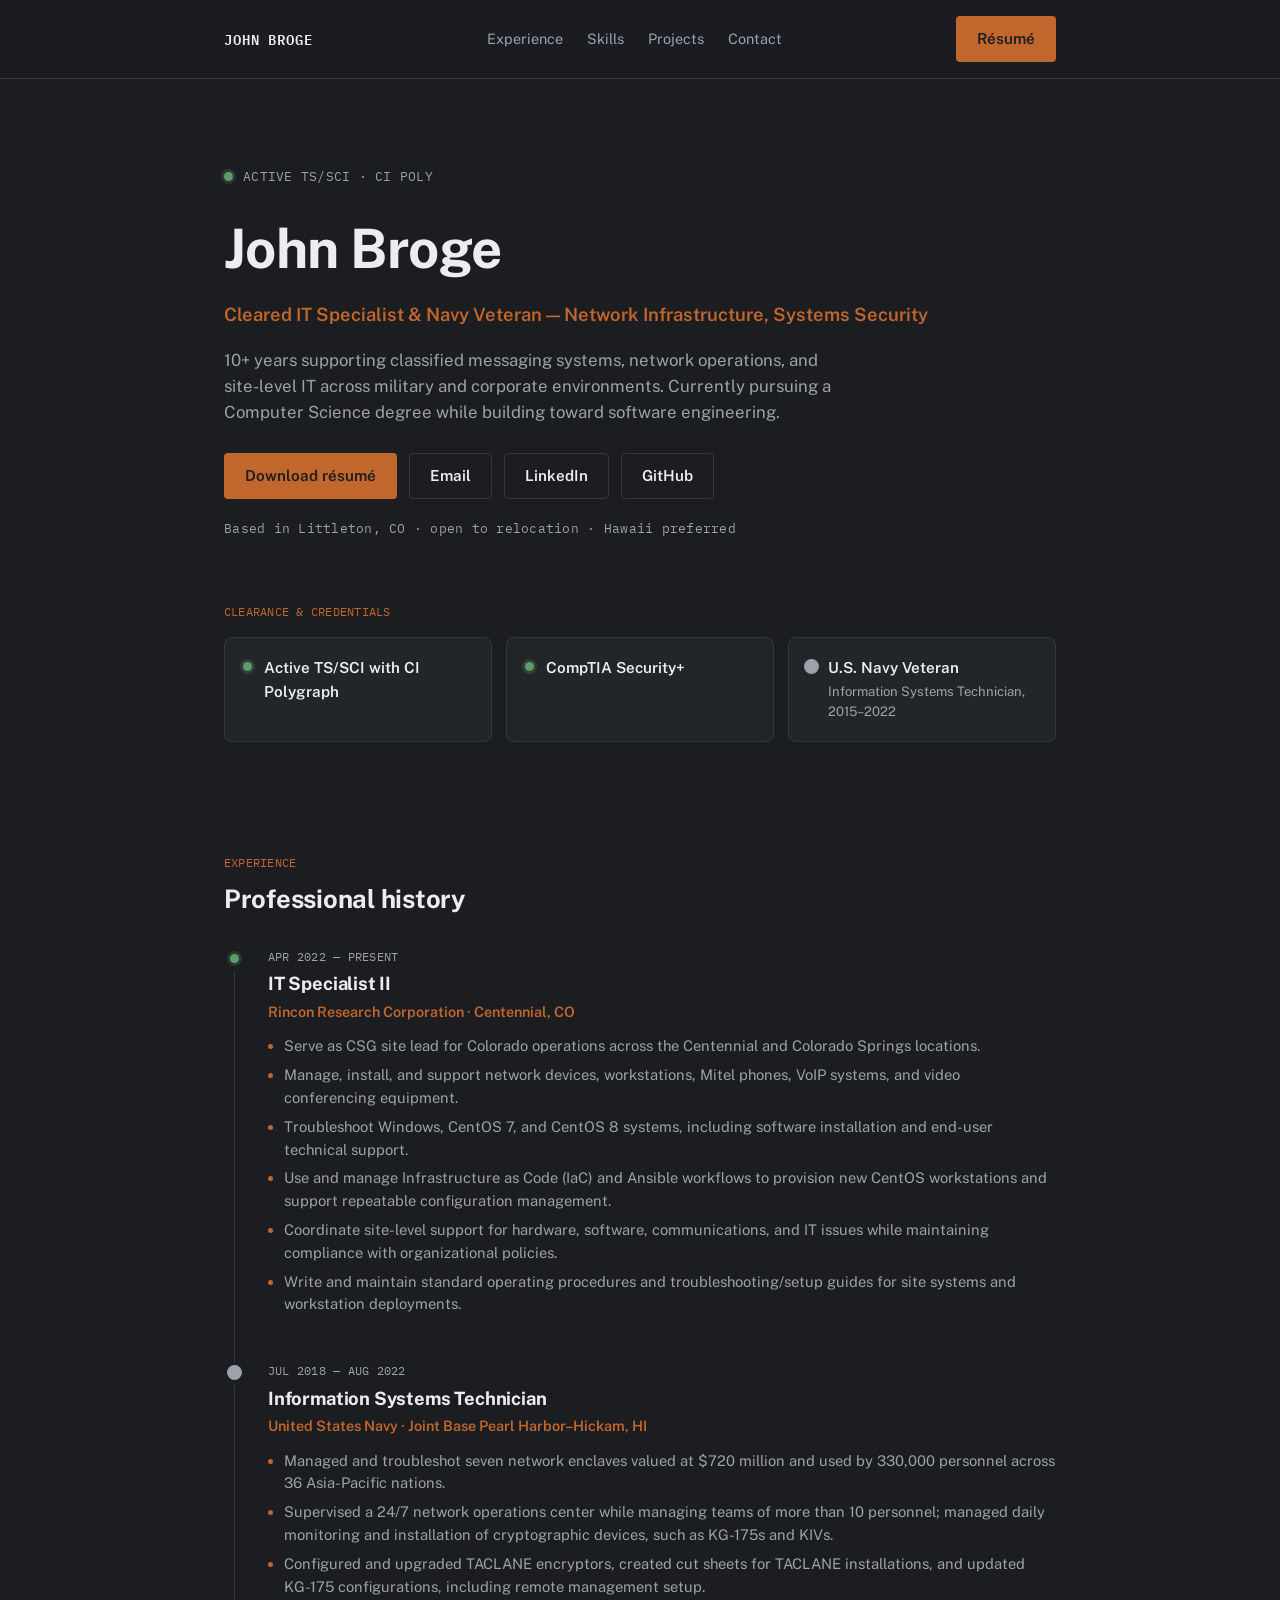
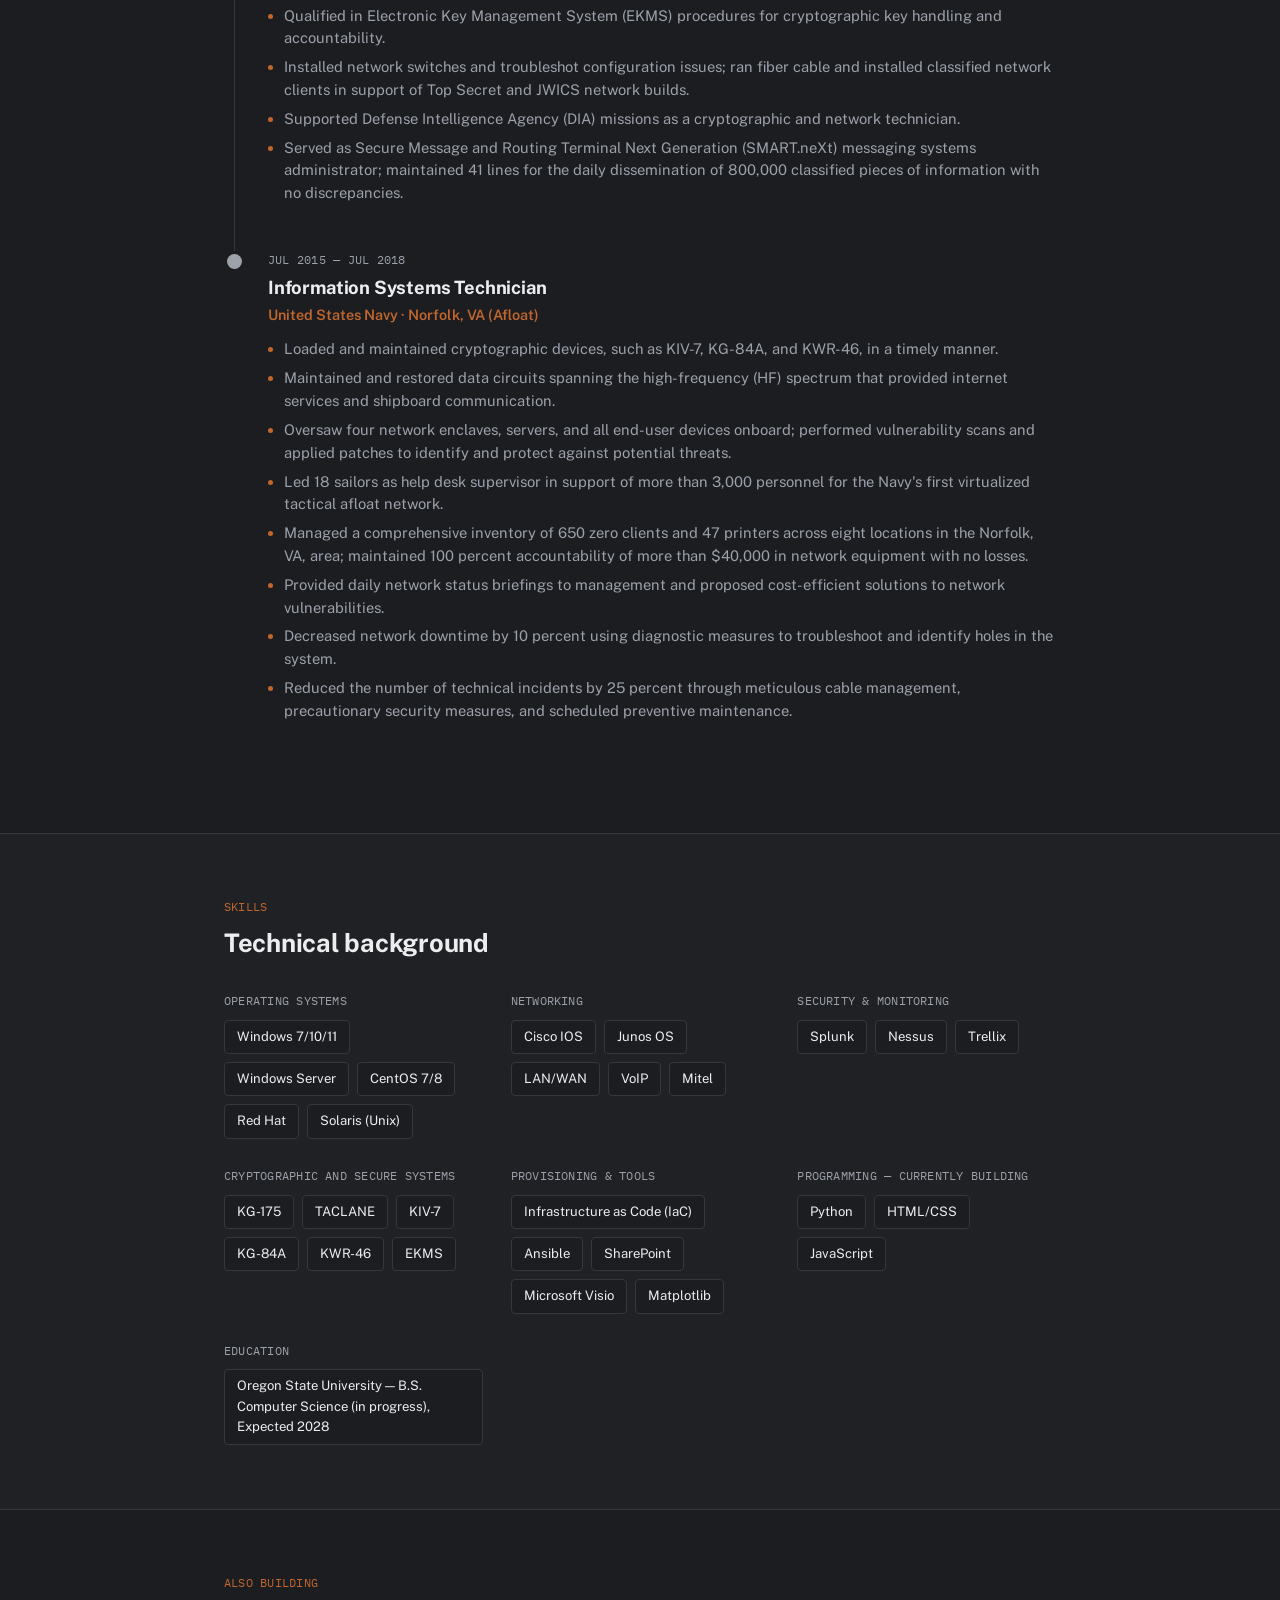
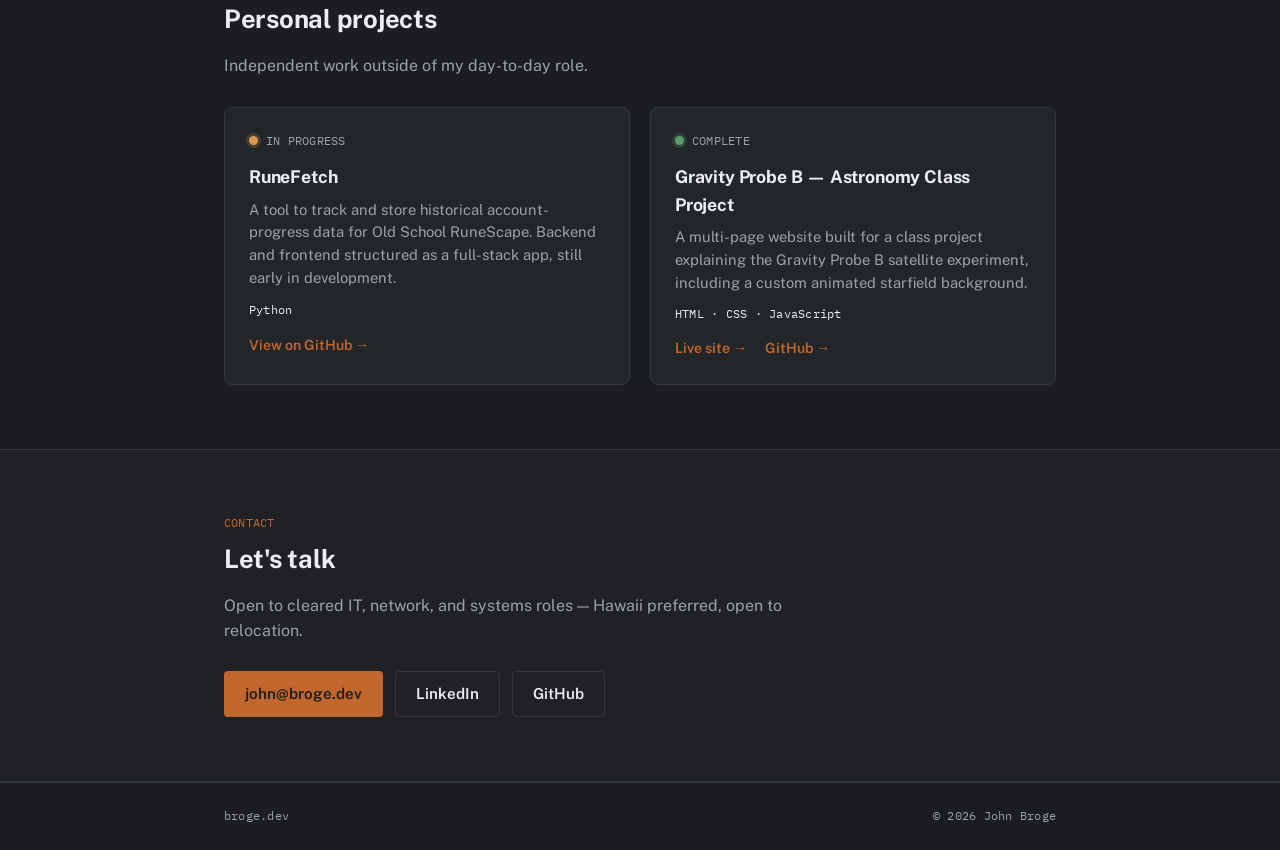
==== commit 4c3460c5: "Revise project note and title for Gravity Probe B Updated project descriptions for clarity and speci" ====
--- a/index.html
+++ b/index.html
@@ -228,7 +228,7 @@
     <div class="wrap">
       <p class="eyebrow mono">Also building</p>
       <h2>Personal projects</h2>
-      <p class="section-note">Independent work outside of my day-to-day role, as I build toward software engineering.</p>
+      <p class="section-note">Independent work outside of my day-to-day role.</p>
 
       <div class="project-grid">
 
@@ -248,7 +248,7 @@
             <span class="dot dot-good"></span>
             <span class="mono">COMPLETE</span>
           </div>
-          <h3>Gravity Probe B — Explainer Site</h3>
+          <h3>Gravity Probe B — Astronomy Class Project</h3>
           <p>A multi-page website built for a class project explaining the Gravity Probe B satellite experiment, including a custom animated starfield background.</p>
           <p class="mono project-stack">HTML &middot; CSS &middot; JavaScript</p>
           <div class="project-links">
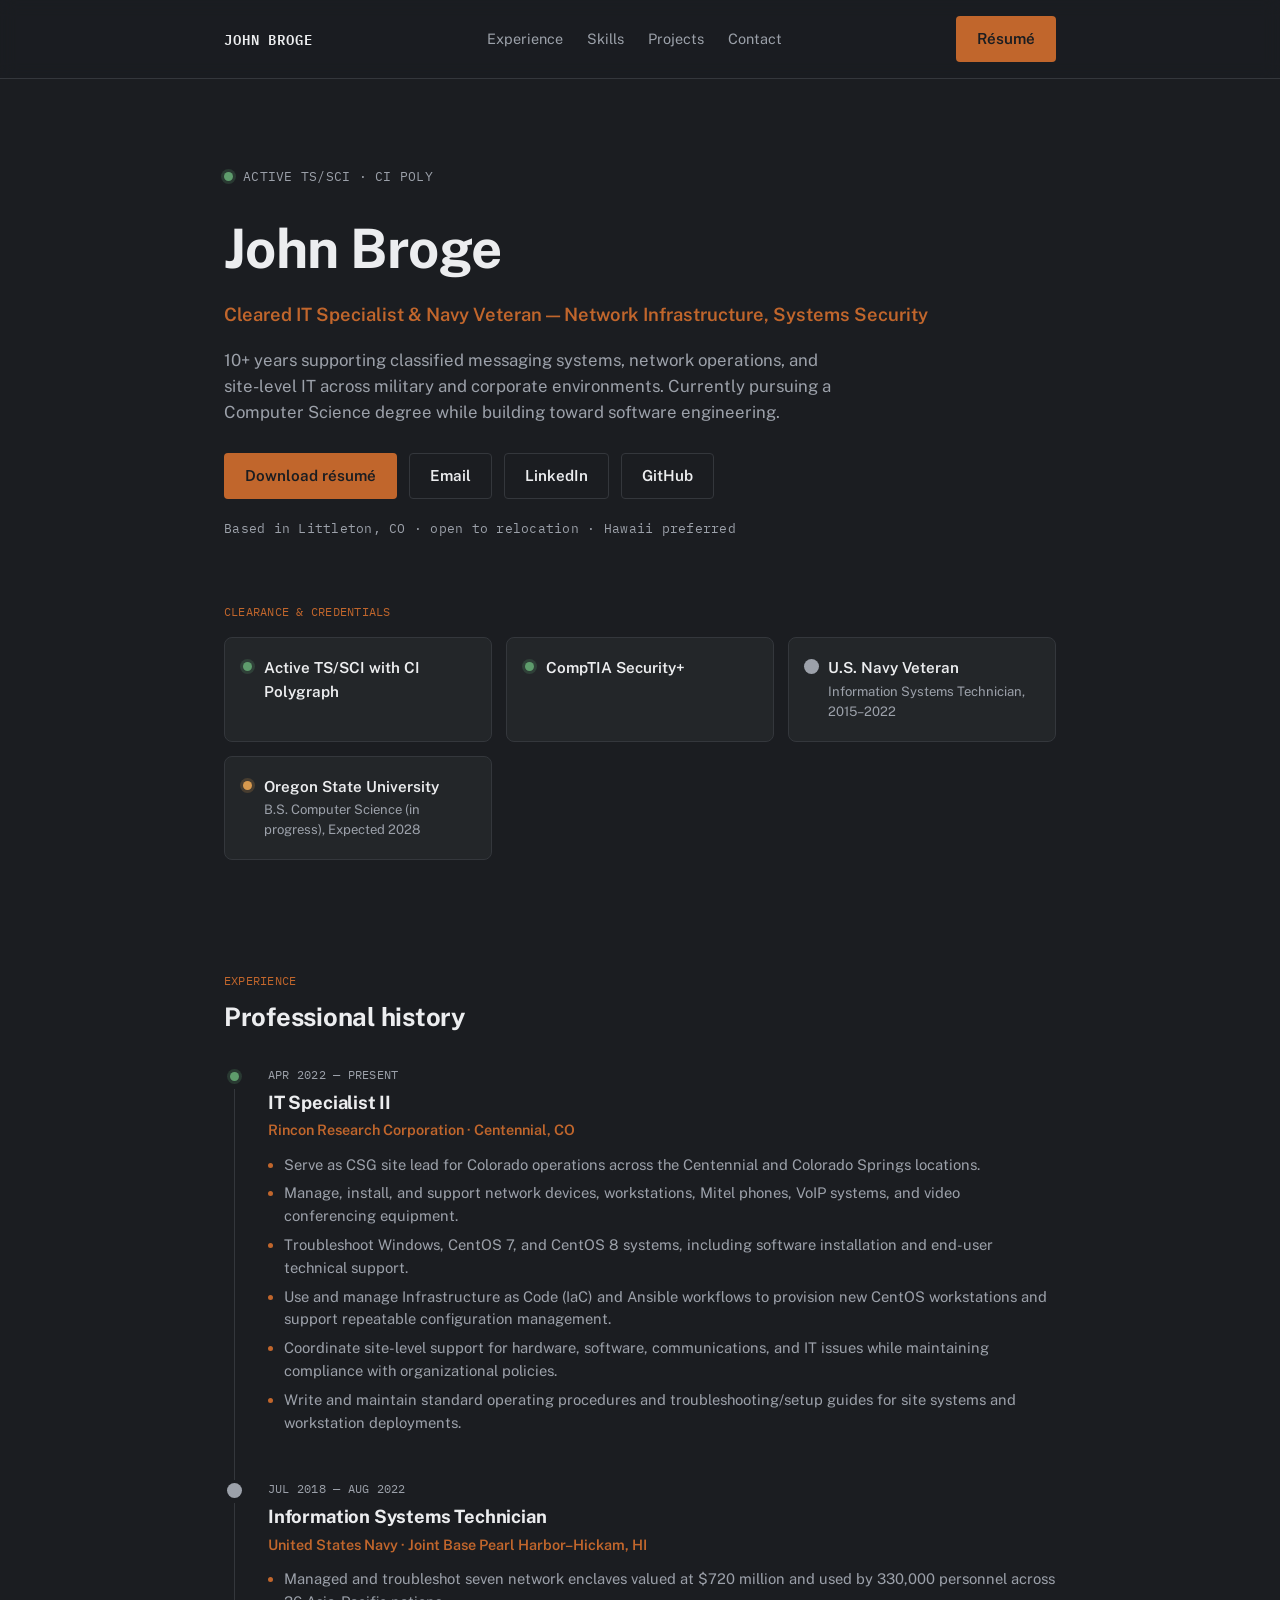
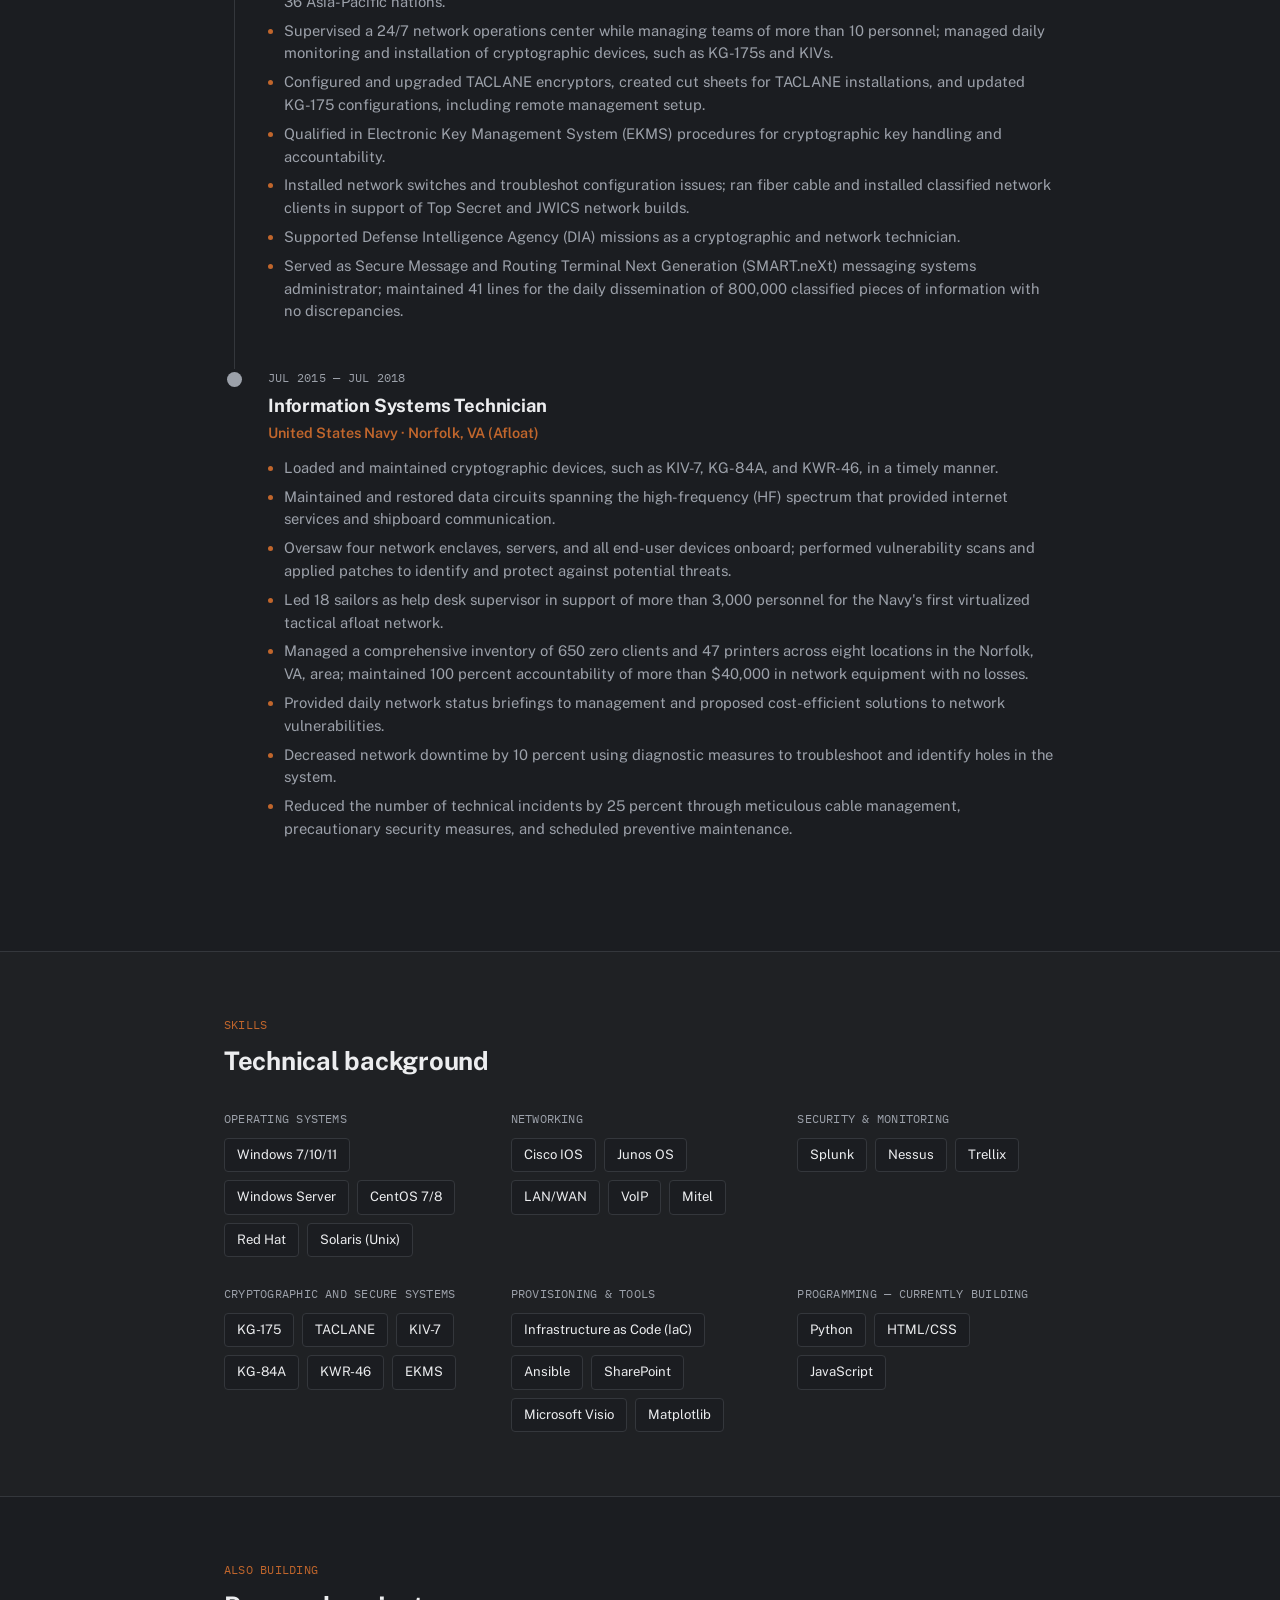
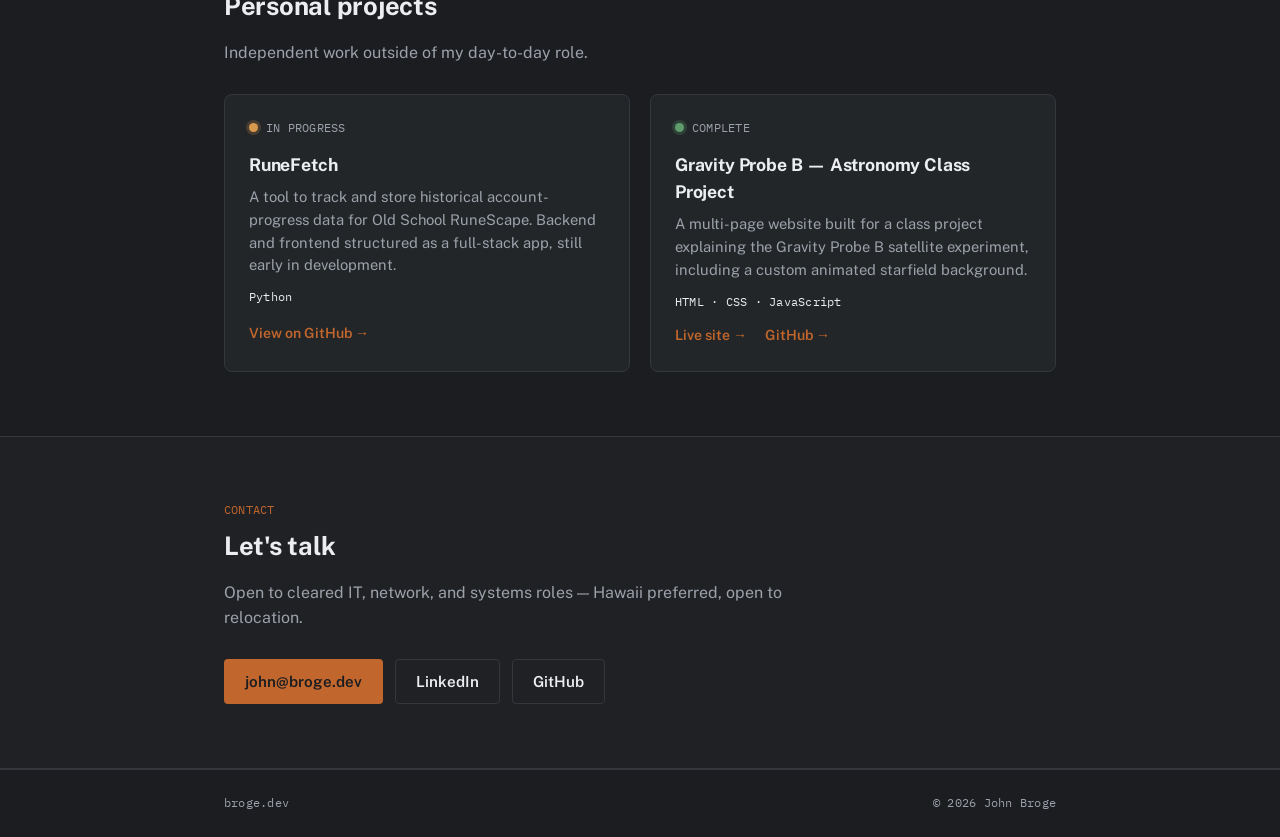
==== commit d5148584: "Add education section for Oregon State University" ====
--- a/index.html
+++ b/index.html
@@ -69,6 +69,13 @@
           <div>
             <p class="credential-title">U.S. Navy Veteran</p>
             <p class="credential-sub">Information Systems Technician, 2015–2022</p>
+          </div>
+        </div>
+        <div class="credential-card">
+          <span class="dot dot-progress" aria-hidden="true"></span>
+          <div>
+            <p class="credential-title">Oregon State University</p>
+            <p class="credential-sub">B.S. Computer Science (in progress), Expected 2028</p>
           </div>
         </div>
       </div>
@@ -213,12 +220,6 @@
             <span class="chip">JavaScript</span>
           </div>
         </div>
-        <div class="skill-group">
-          <p class="mono skill-label">Education</p>
-          <div class="chips">
-            <span class="chip">Oregon State University — B.S. Computer Science (in progress), Expected 2028</span>
-          </div>
-        </div>
       </div>
     </div>
   </section>
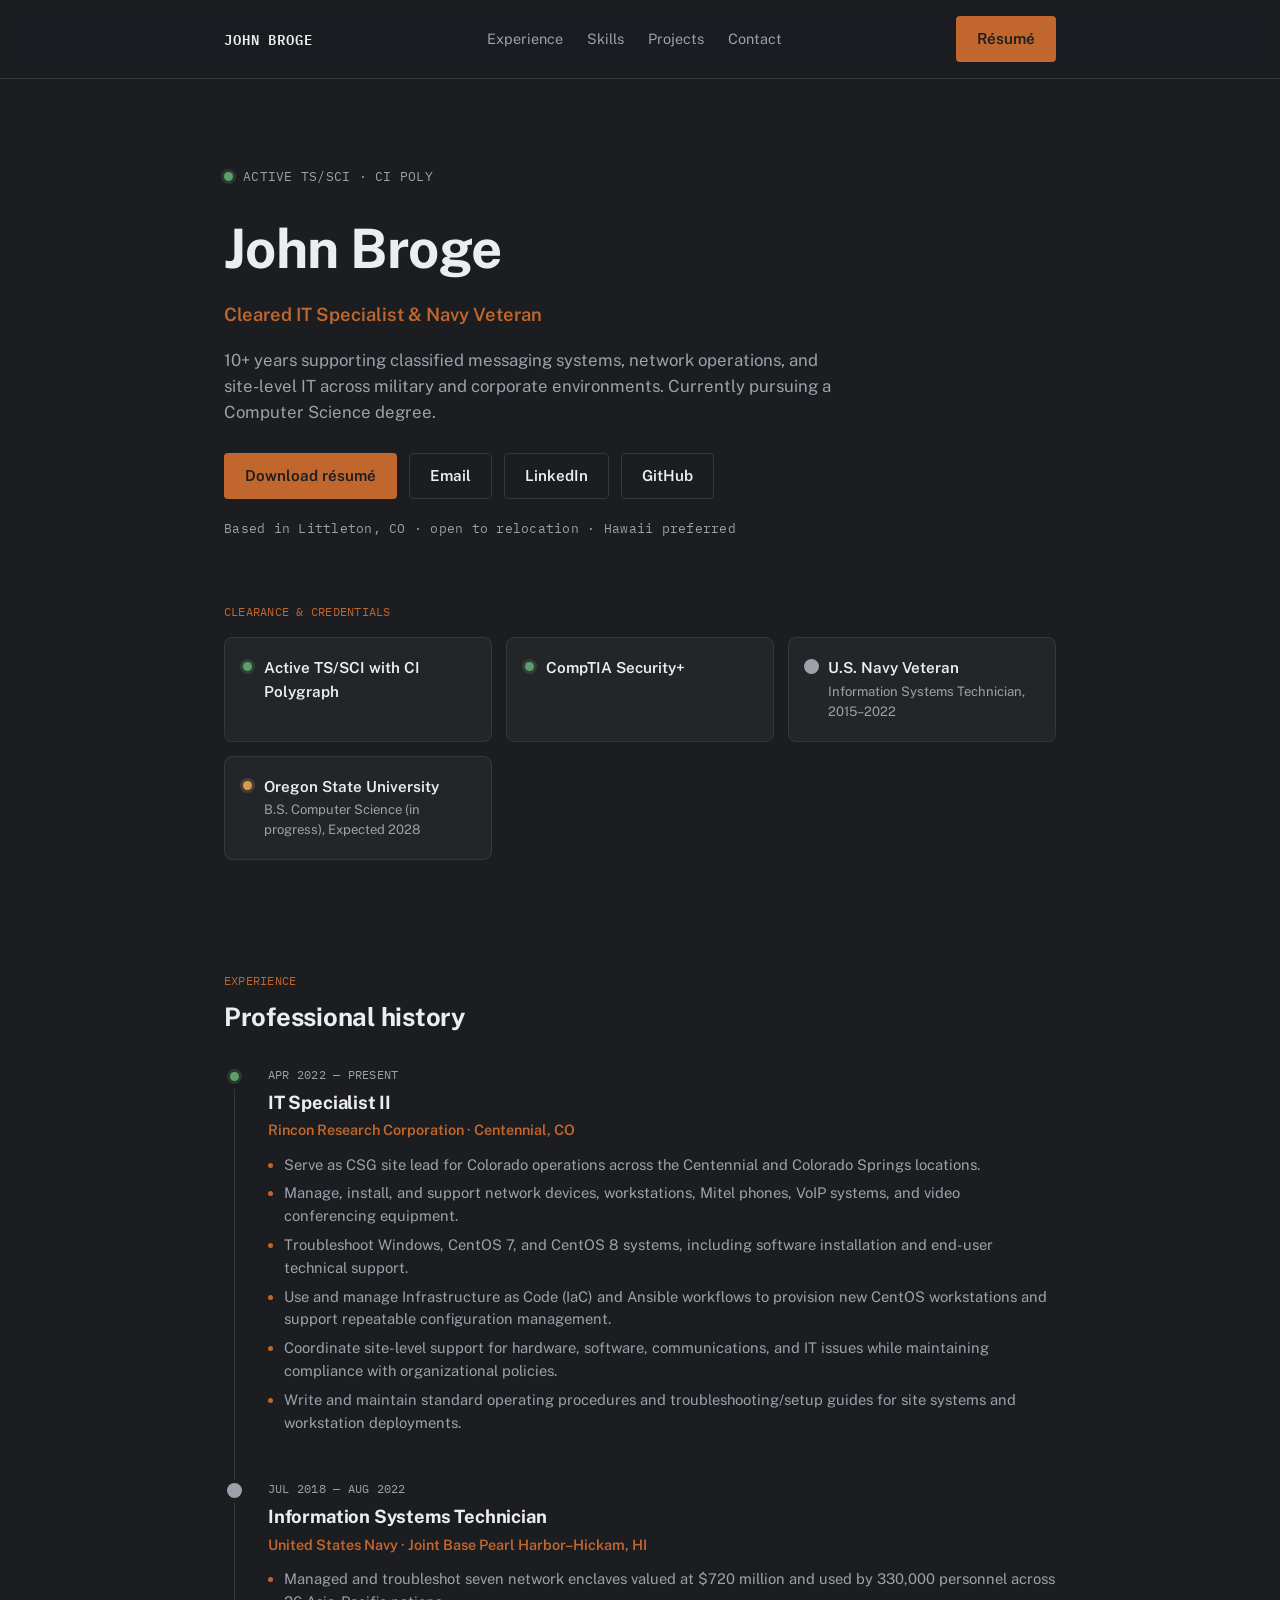
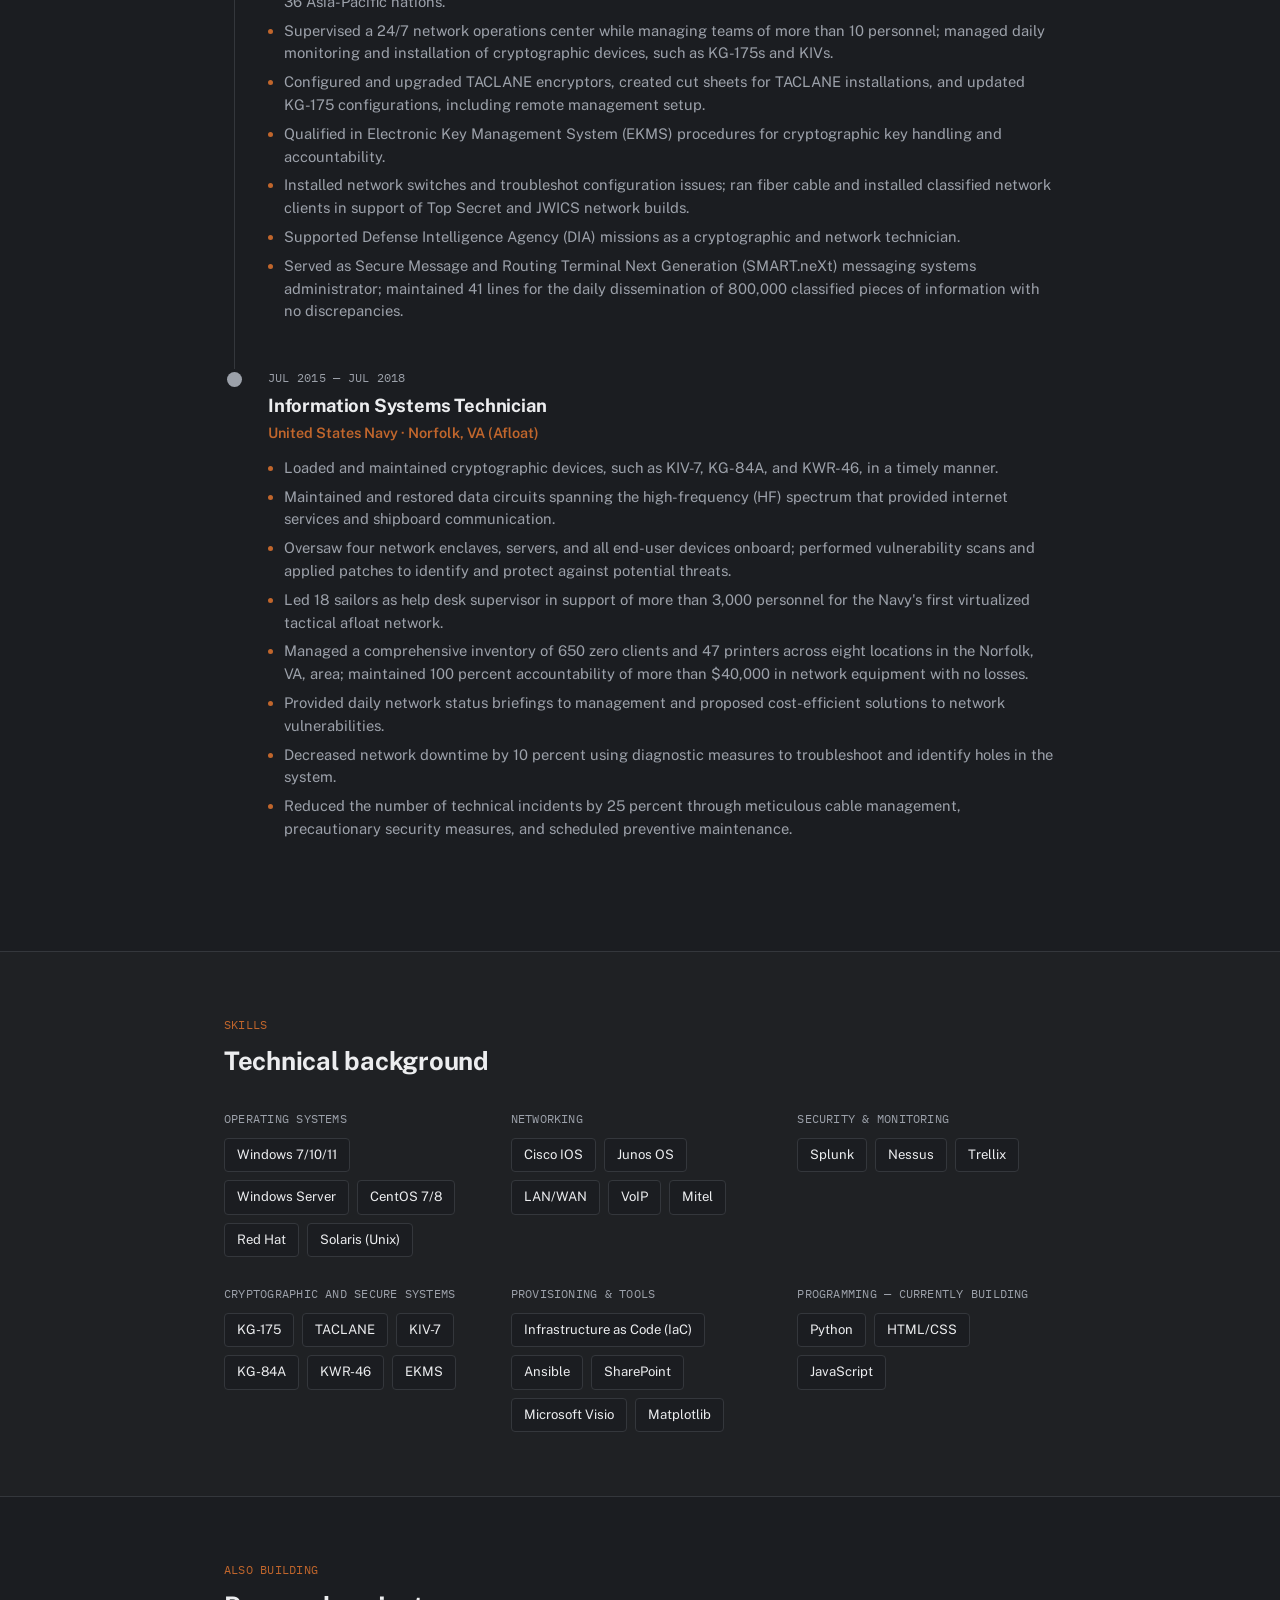
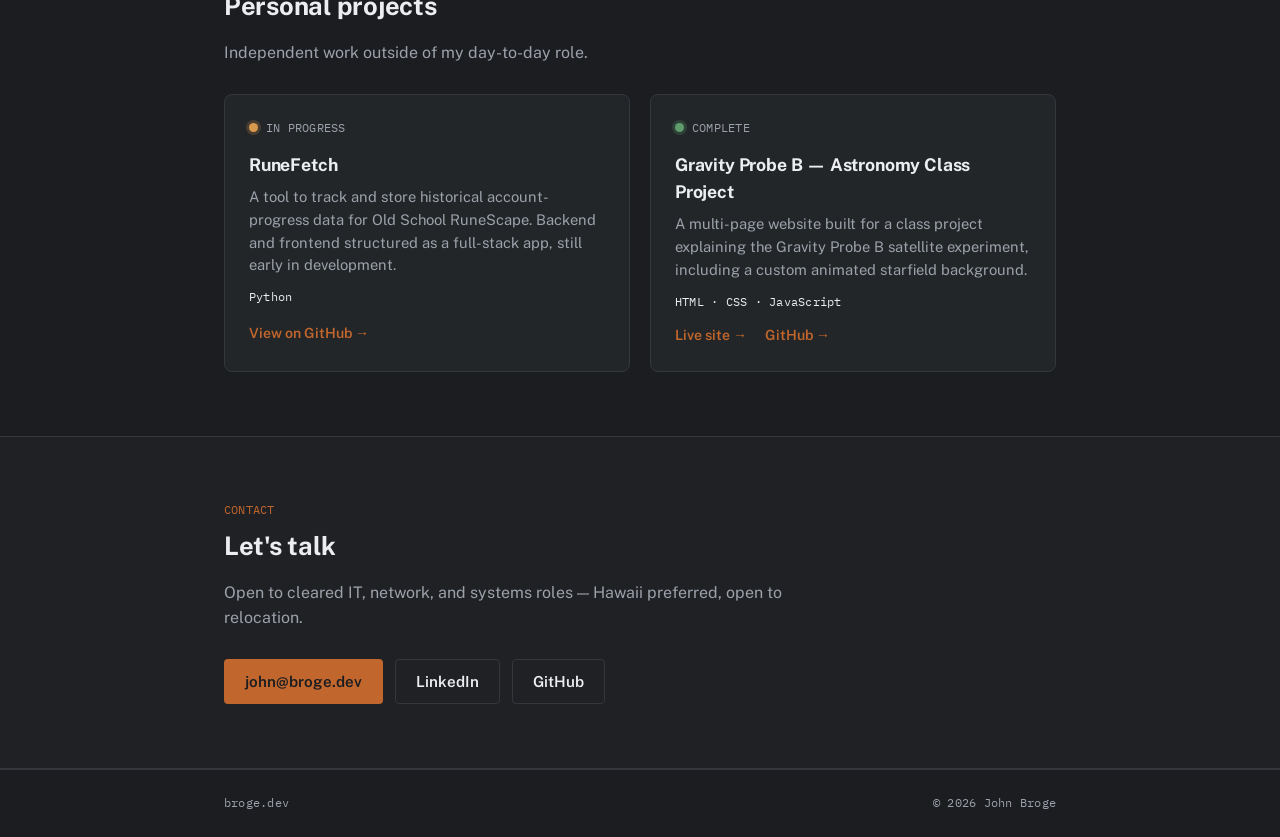
==== commit 45ddf04f: "Update hero role and summary in index.html Removed specific details from the hero role and summary." ====
--- a/index.html
+++ b/index.html
@@ -35,8 +35,8 @@
         <span class="mono">ACTIVE TS/SCI &middot; CI POLY</span>
       </div>
       <h1>John Broge</h1>
-      <p class="hero-role">Cleared IT Specialist &amp; Navy Veteran — Network Infrastructure, Systems Security</p>
-      <p class="hero-summary">10+ years supporting classified messaging systems, network operations, and site-level IT across military and corporate environments. Currently pursuing a Computer Science degree while building toward software engineering.</p>
+      <p class="hero-role">Cleared IT Specialist &amp; Navy Veteran</p>
+      <p class="hero-summary">10+ years supporting classified messaging systems, network operations, and site-level IT across military and corporate environments. Currently pursuing a Computer Science degree.</p>
       <div class="hero-actions">
         <a class="btn btn-primary" href="John_Broge_Resume.pdf" download>Download résumé</a>
         <a class="btn btn-ghost" href="mailto:johnbroge@gmail.com">Email</a>
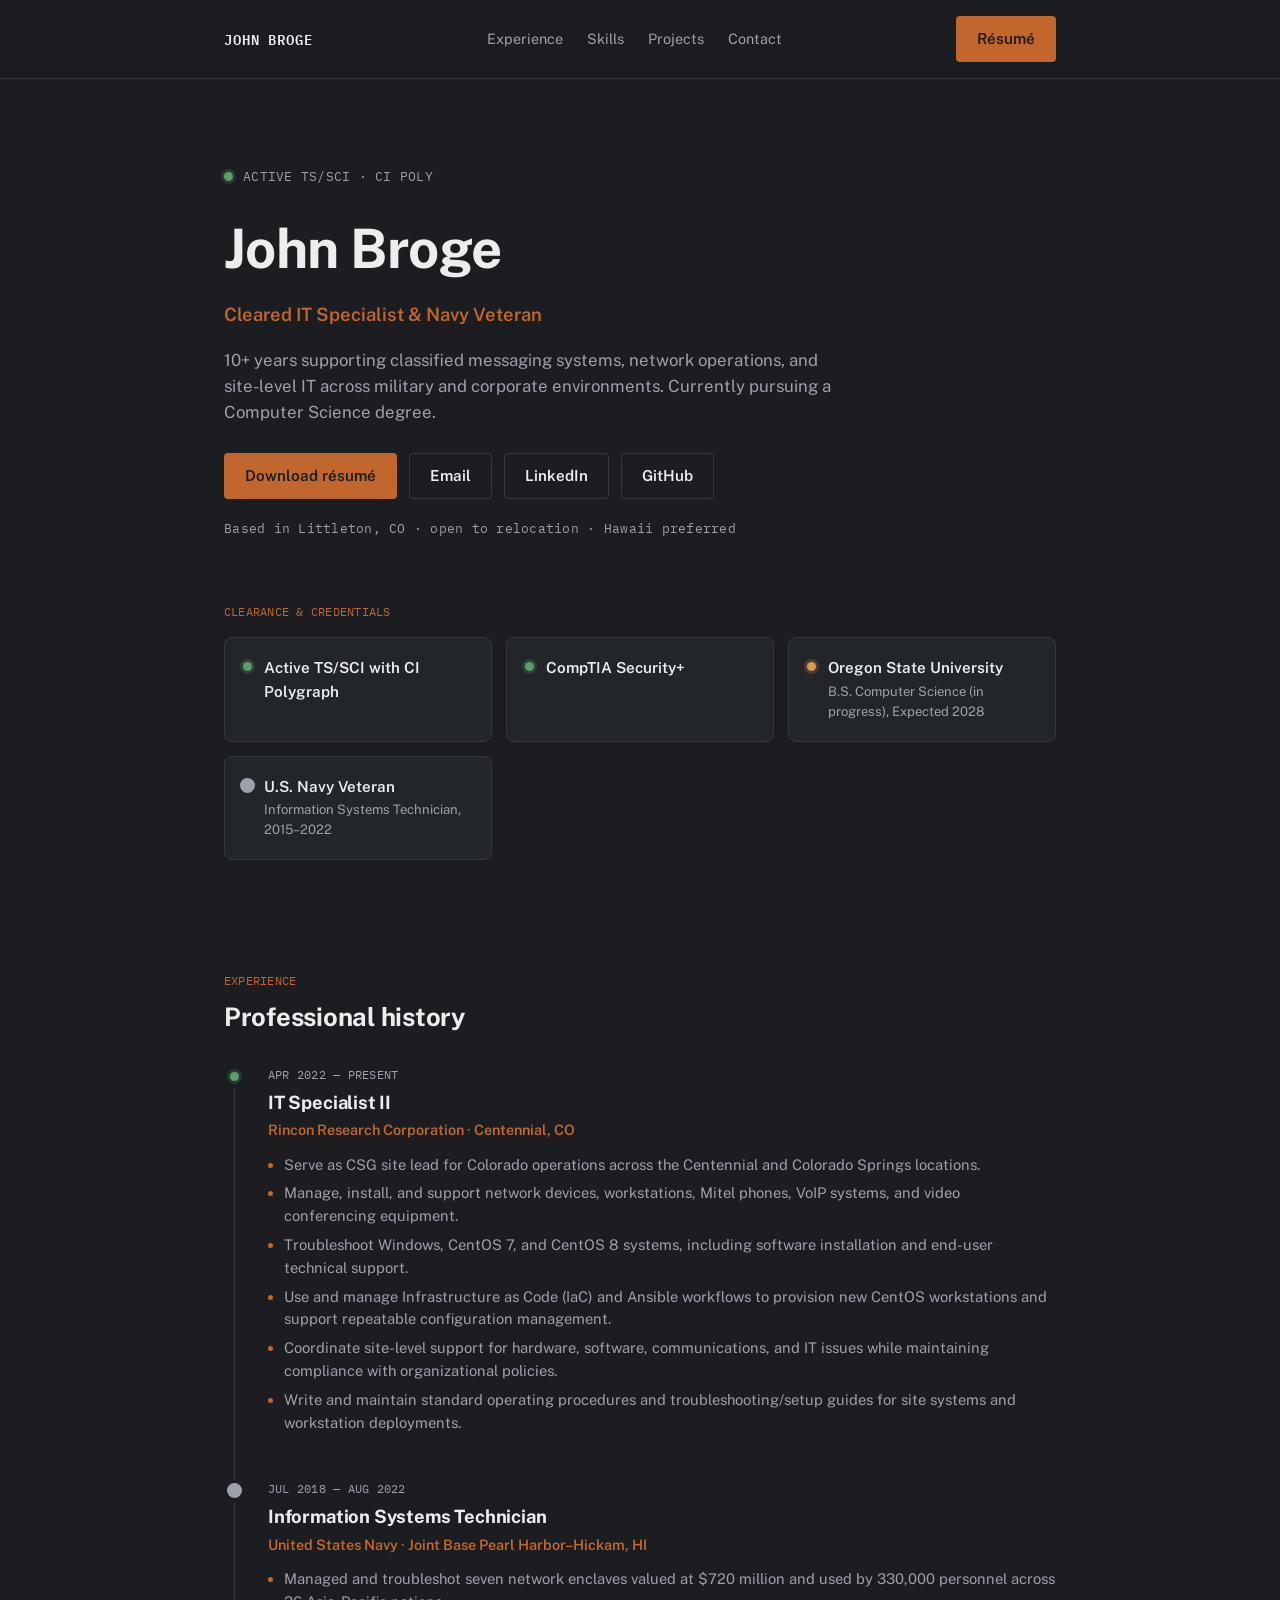
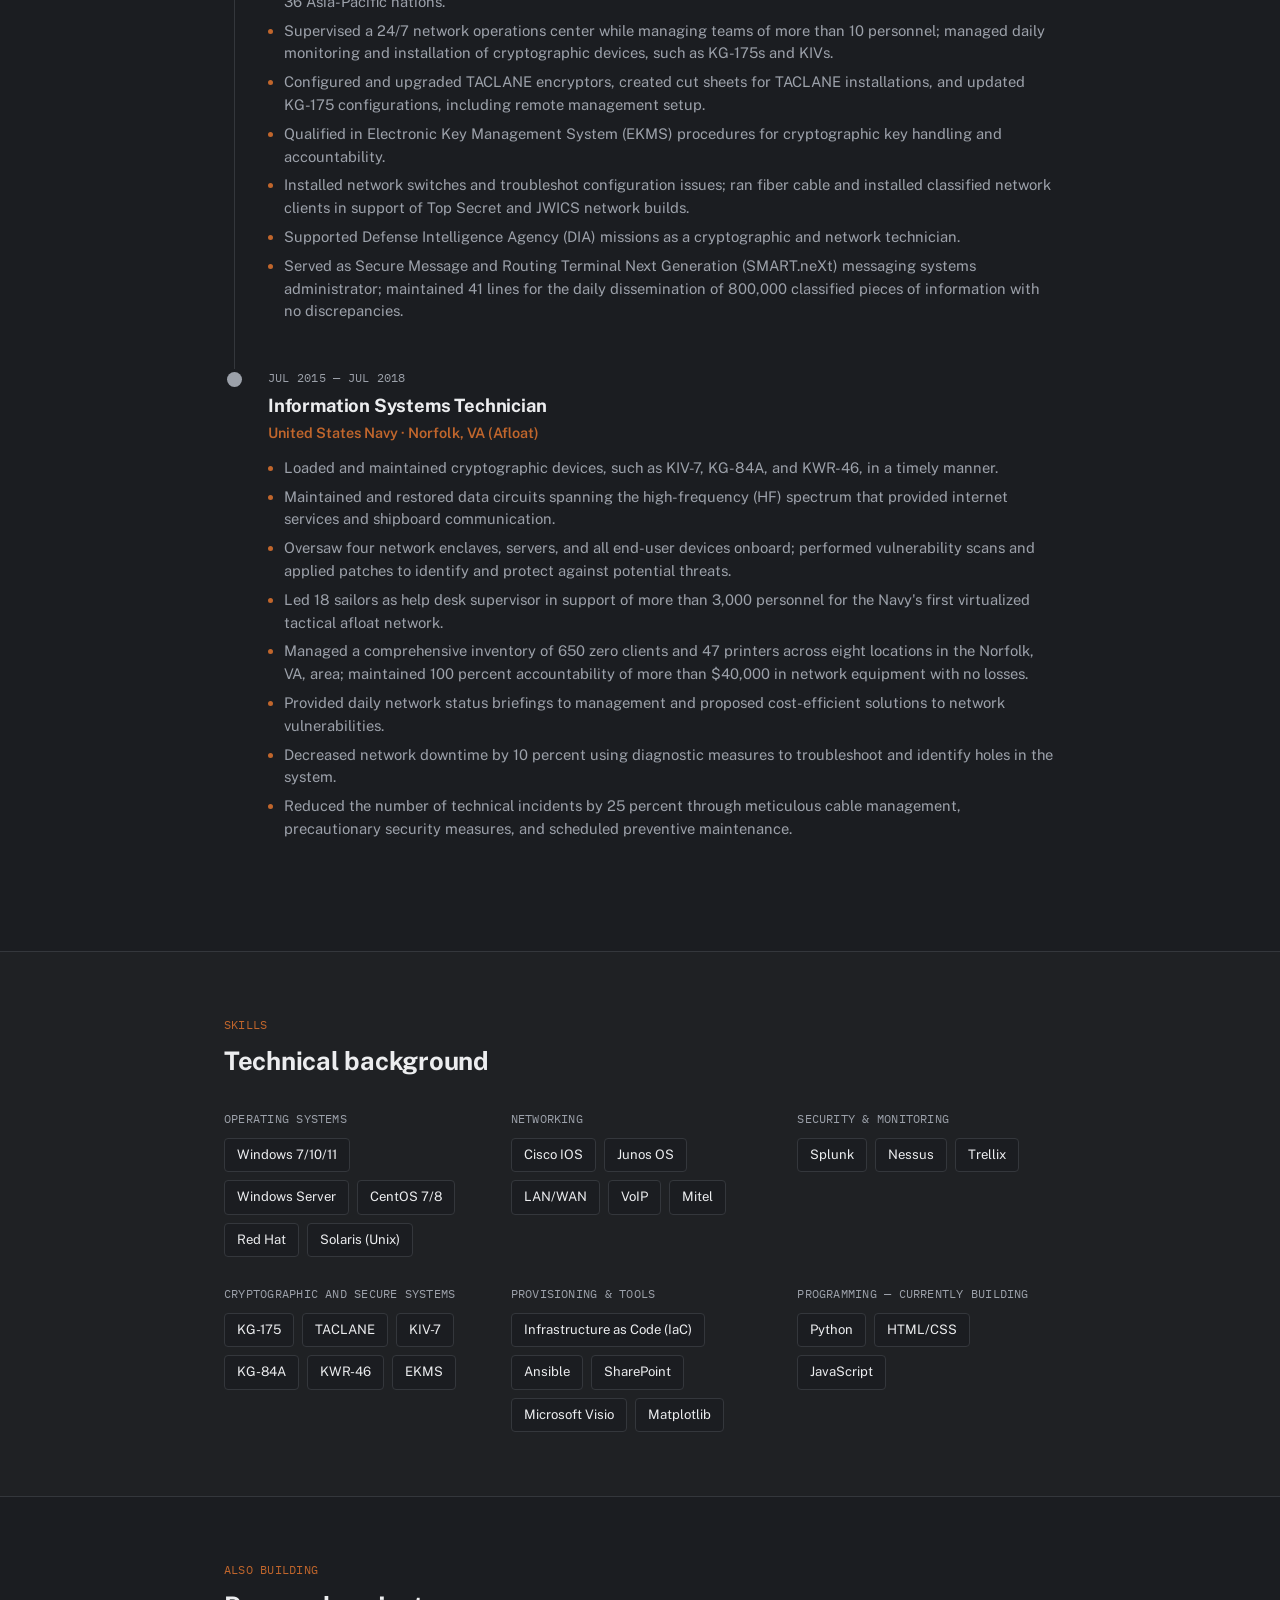
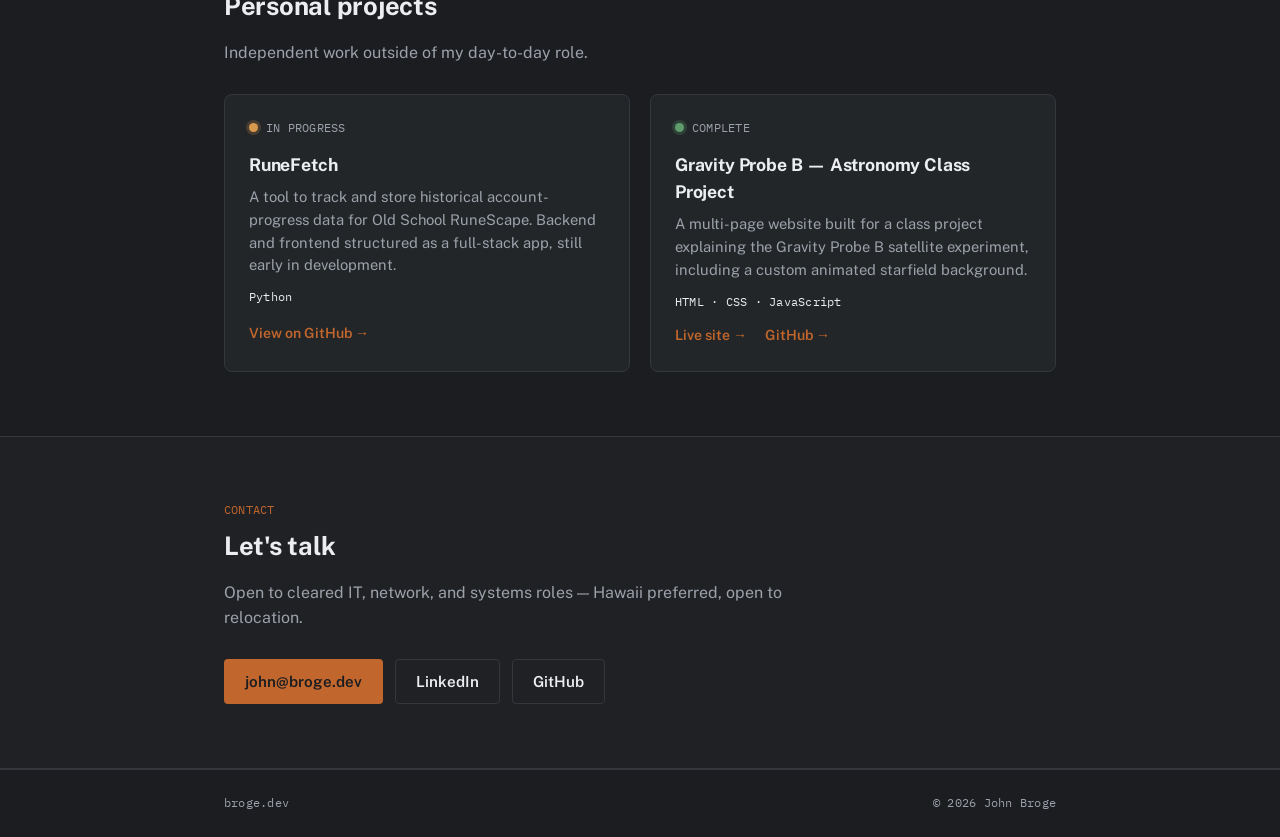
==== commit 8e88549a: "Swap credential details for U.S. Navy Veteran and OSU" ====
--- a/index.html
+++ b/index.html
@@ -65,17 +65,17 @@
           </div>
         </div>
         <div class="credential-card">
+          <span class="dot dot-progress" aria-hidden="true"></span>
+          <div>
+            <p class="credential-title">Oregon State University</p>
+            <p class="credential-sub">B.S. Computer Science (in progress), Expected 2028</p>
+          </div>
+        </div>
+        <div class="credential-card">
           <span class="dot dot-idle" aria-hidden="true"></span>
           <div>
             <p class="credential-title">U.S. Navy Veteran</p>
             <p class="credential-sub">Information Systems Technician, 2015–2022</p>
-          </div>
-        </div>
-        <div class="credential-card">
-          <span class="dot dot-progress" aria-hidden="true"></span>
-          <div>
-            <p class="credential-title">Oregon State University</p>
-            <p class="credential-sub">B.S. Computer Science (in progress), Expected 2028</p>
           </div>
         </div>
       </div>
